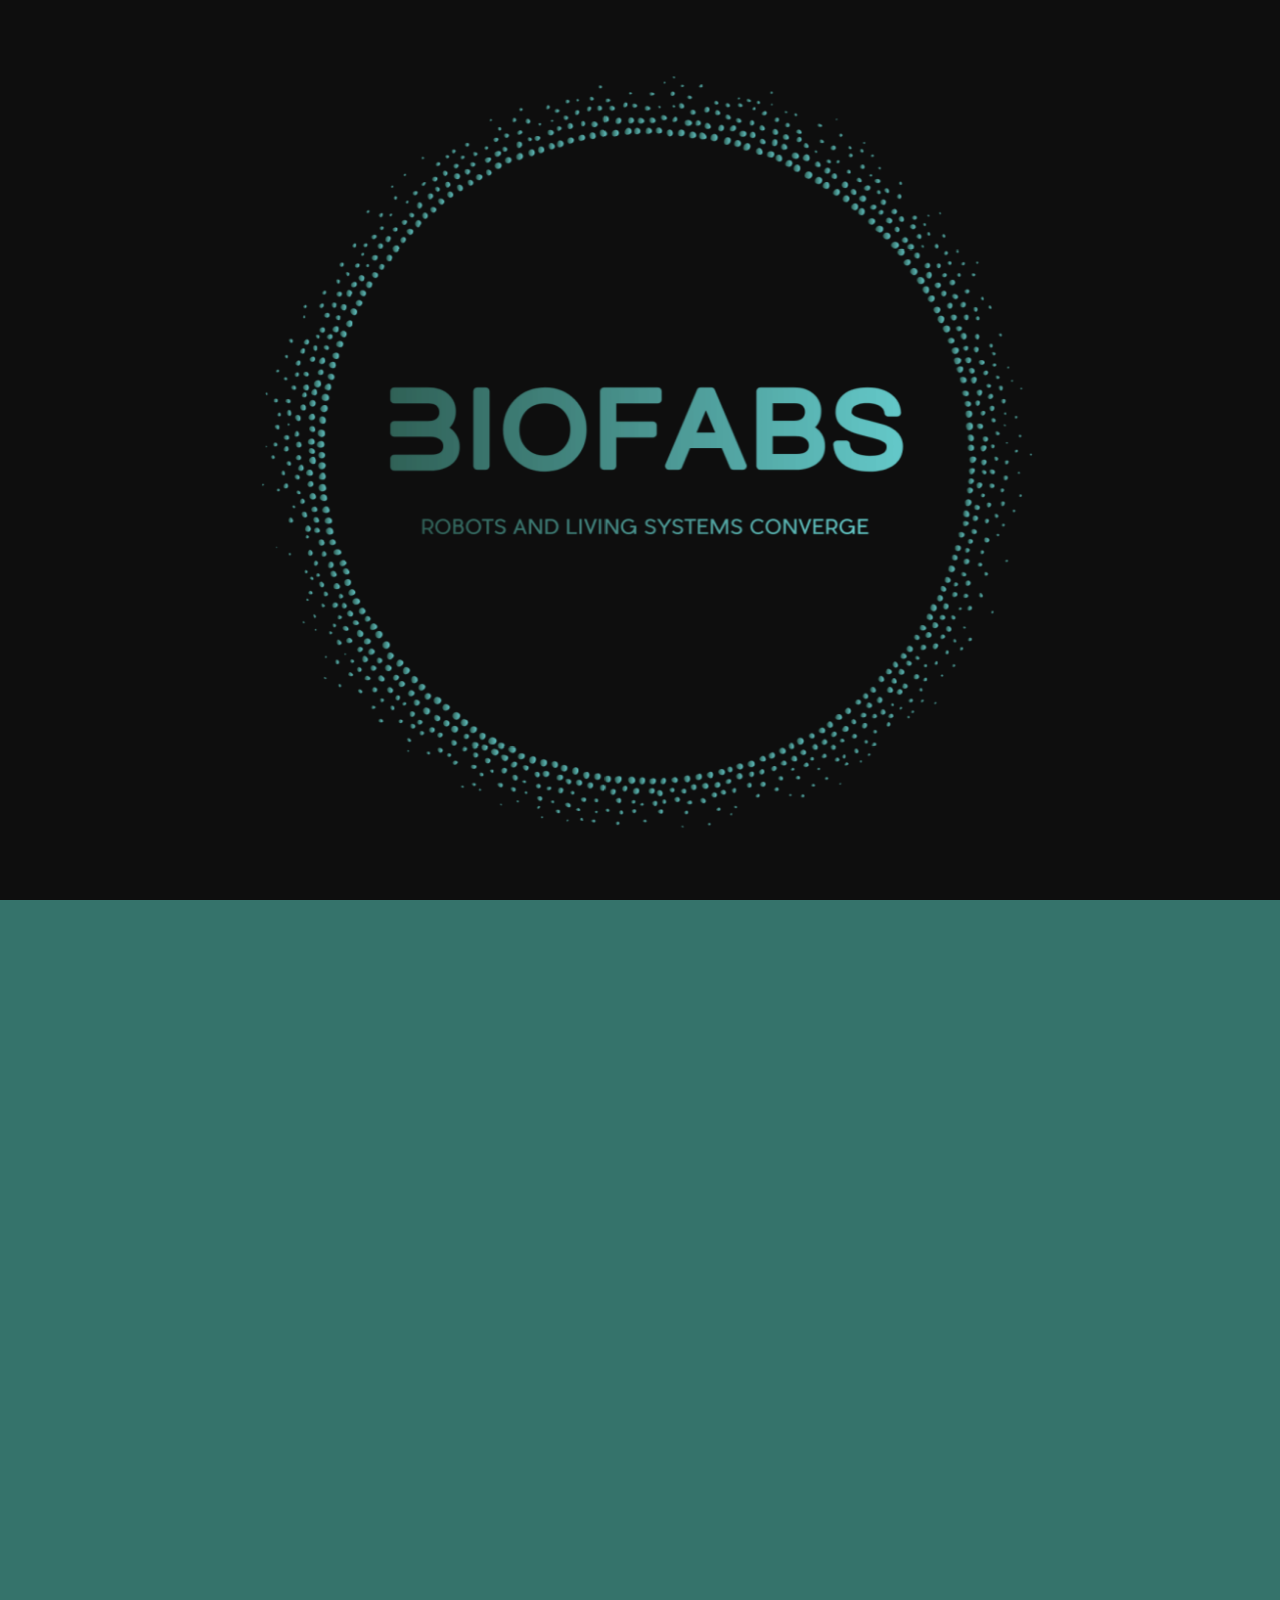
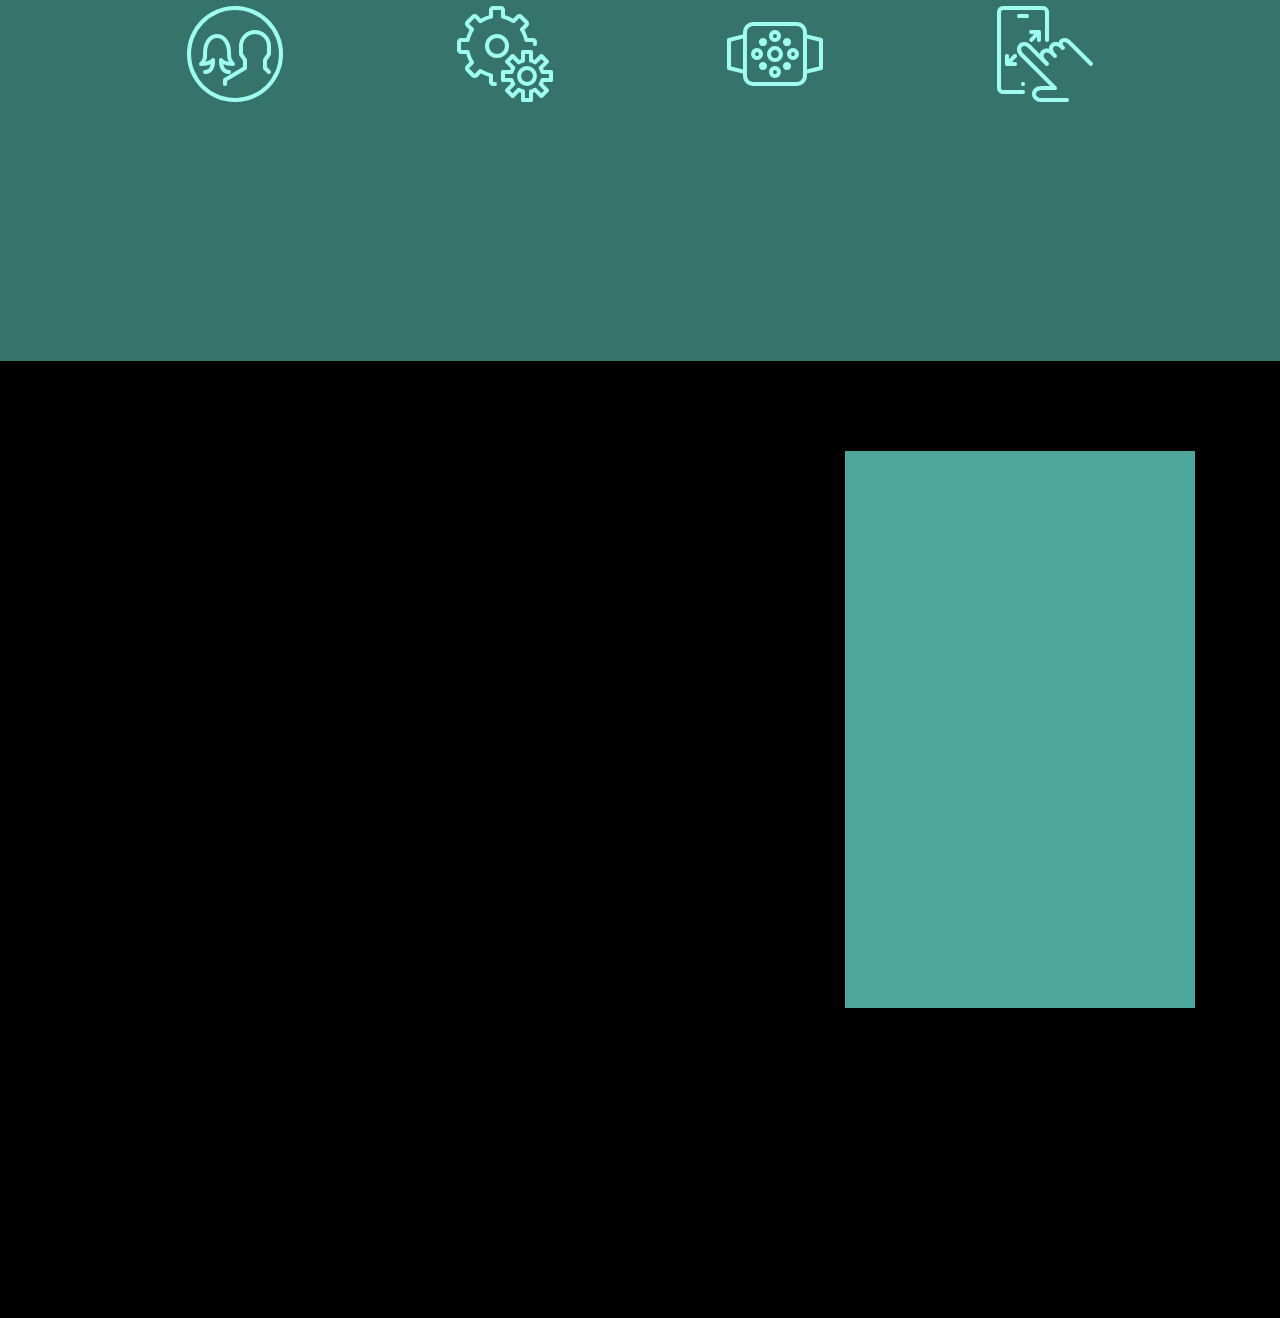
==== index.html @ c199e776 "create github pages" ====
<!DOCTYPE html>
<html >
<head>
  <!-- Site made with Mobirise Website Builder v4.8.1, https://mobirise.com -->
  <meta charset="UTF-8">
  <meta http-equiv="X-UA-Compatible" content="IE=edge">
  <meta name="generator" content="Mobirise v4.8.1, mobirise.com">
  <meta name="viewport" content="width=device-width, initial-scale=1, minimum-scale=1">
  <link rel="shortcut icon" href="assets/images/carlos-profile-128x105.png" type="image/x-icon">
  <meta name="description" content="">
  <title>Home</title>
  <link rel="stylesheet" href="assets/web/assets/mobirise-icons/mobirise-icons.css">
  <link rel="stylesheet" href="assets/tether/tether.min.css">
  <link rel="stylesheet" href="assets/bootstrap/css/bootstrap.min.css">
  <link rel="stylesheet" href="assets/bootstrap/css/bootstrap-grid.min.css">
  <link rel="stylesheet" href="assets/bootstrap/css/bootstrap-reboot.min.css">
  <link rel="stylesheet" href="assets/animatecss/animate.min.css">
  <link rel="stylesheet" href="assets/socicon/css/styles.css">
  <link rel="stylesheet" href="assets/theme/css/style.css">
  <link rel="stylesheet" href="assets/mobirise/css/mbr-additional.css" type="text/css">
  
  
  
</head>
<body>
  <section class="header6 cid-quWn30HTc4 mbr-fullscreen mbr-parallax-background" id="header6-6">

    

    <div class="mbr-overlay" style="opacity: 0.2; background-color: rgb(0, 0, 0);">
    </div>

    <div class="container">
        <div class="row justify-content-md-center">
            <div class="mbr-white col-md-10">
                
                
                
            </div>
        </div>
    </div>

    
</section>

<section class="engine"><a href="https://mobiri.se/v">html templates</a></section><section class="header12 cid-quVLygsBy2" id="header12-2">

    

    

    <div class="container  ">
            <div class="media-container">
                <div class="col-md-12 align-center">
                    <h1 class="mbr-section-title pb-3 mbr-white mbr-bold mbr-fonts-style display-1"><span style="font-weight: normal;">
                        Biology &lt;&gt; Quantified</span></h1>
                    <p class="mbr-text pb-3 mbr-white mbr-fonts-style display-5">BioFabs is a passionate collection of roboticists &amp; bioengineer-entrepreneurs keen on building technology to help accelerate the understanding of complex biological processes &amp; sustainability.<br>BioFabs uses the latest robotics/sensing and machine learning techniques to help quantify experimental outcomes, accelerating the quest for efficacy. <br>Leveraging our life science entrepreneurs - Biofabs can be your 'activation energy', guiding you from:<br><em>proof-of-concept -&gt; minimal viable product -&gt; to product-market fit</em><em><br></em><br></p>
                    

                    <div class="icons-media-container mbr-white">
                        <div class="card col-12 col-md-6 col-lg-3">
                            <div class="icon-block">
                            
                                <span class="mbr-iconfont mbri-users" style="color: rgb(157, 253, 241);"></span>
                            
                            </div>
                            <h5 class="mbr-fonts-style display-4">Applied Bioengineering Principles/ Consultation</h5>
                        </div>

                        <div class="card col-12 col-md-6 col-lg-3">
                            <div class="icon-block">
                                
                                    <span class="mbr-iconfont mbri-setting" style="color: rgb(157, 253, 241);"></span>
                                
                            </div>
                            <h5 class="mbr-fonts-style display-4">Hardware &amp; Software Builds&nbsp;</h5>
                        </div>

                        <div class="card col-12 col-md-6 col-lg-3">
                            <div class="icon-block">
                                
                                    <span class="mbr-iconfont mbri-watch" style="color: rgb(157, 253, 241);"></span>
                                
                            </div>
                            <h5 class="mbr-fonts-style display-4">Biomedical Device &amp; Clinical Diagnostic Robotics/ Sensor Development</h5>
                        </div>

                        <div class="card col-12 col-md-6 col-lg-3">
                            <div class="icon-block">
                                
                                    <span class="mbr-iconfont mbri-touch-swipe" style="color: rgb(157, 253, 241);"></span>
                                
                            </div>
                            <h5 class="mbr-fonts-style display-4">Life Science Business:<br>Product-Market Fit &amp; Go-to-market Strategies</h5>
                        </div>
                    </div>
                </div>
            </div>
    </div>

    
</section>

<section class="cid-quVLEM7nNs" id="header15-3">

    

    

    <div class="container align-right">
<div class="row">
    <div class="mbr-white col-lg-8 col-md-7 content-container">
        <h1 class="mbr-section-title mbr-bold pb-3 mbr-fonts-style display-2"><a href="mailto:info@biofabs.com" class="text-warning" style="font-weight: bold;"></a><a href="mailto:info@biofabs.com">Reach out to</a><br><a href="mailto:info@biofabs.com" class="text-primary">BioFabs:</a><br><a href="mailto:info@biofabs.com" class="text-primary">hello[at]biofabs[dot]com</a><br><span style="font-weight: normal;">-or-</span></h1>
        <p class="mbr-text pb-3 mbr-fonts-style display-5">FILL OUT THIS FORM ▶</p>
    </div>
    <div class="col-lg-4 col-md-5">
    <div class="form-container">
        <div class="media-container-column" data-form-type="formoid">
            <div data-form-alert="" hidden="" class="align-center">Thank you for your contact, we will be in touch shortly.</div>
            <form class="mbr-form" action="https://mobirise.com/" method="post" data-form-title="Mobirise Form"><input type="hidden" name="email" data-form-email="true" value="jJc1VIcLX9hG2M3VZnQ31l3Zec/R1rQH+mb/granTuaD7VN11bCEkMXzUkxH99dv/HzM+L7QCWJUFGx4HwWCUM2w27gjojKfp8/2maX0lwLeQaHM2hpOx4aZJAh79S5Q" data-form-field="Email">
                <div data-for="name">
                    <div class="form-group">
                        <input type="text" class="form-control px-3" name="name" data-form-field="Name" placeholder="[Title, Name : First | Last | Company]" required="" id="name-header15-3">
                    </div>
                </div>
                <div data-for="email">
                    <div class="form-group">
                        <input type="email" class="form-control px-3" name="email" data-form-field="Email" placeholder="[Email]" required="" id="email-header15-3">
                    </div>
                </div>
                <div data-for="phone">
                    <div class="form-group">
                        <input type="tel" class="form-control px-3" name="phone" data-form-field="Phone" placeholder="[+country code | phone number]" id="phone-header15-3">
                    </div>
                </div>
                <div class="form-group" data-for="message">
                    <textarea type="text" class="form-control px-3" name="message" rows="7" placeholder="[message here]" data-form-field="Message" id="message-header15-3"></textarea>
                </div>
                <span class="input-group-btn"><button href="" type="submit" class="btn btn-form btn-warning display-4"><span class="mbri-upload mbr-iconfont mbr-iconfont-btn" style="color: rgb(77, 167, 156);"></span>SEND FORM</button></span>
            </form>
        </div>
    </div>
    </div>
</div>
    </div>
    
</section>

<section once="" class="cid-quWNGWUW6D" id="footer7-d">

    

    

    <div class="container">
        <div class="media-container-row align-center mbr-white">
            
            <div class="row">
                <div class="social-list align-right pb-2">
                    
                    
                    
                    
                    
                    
                <div class="soc-item">
                        <a href="https://twitter.com/biofabs" target="_blank">
                            <span class="mbr-iconfont mbr-iconfont-social socicon-twitter socicon" style="color: rgb(239, 239, 239);"></span>
                        </a>
                    </div></div>
            </div>
            <div class="row row-copirayt">
                <p class="mbr-text mb-0 mbr-fonts-style mbr-white display-7">
                    © Copyright 2019 Biofabs LLC - All Rights Reserved
                </p>
            </div>
        </div>
    </div>
</section>


  <script src="assets/web/assets/jquery/jquery.min.js"></script>
  <script src="assets/popper/popper.min.js"></script>
  <script src="assets/tether/tether.min.js"></script>
  <script src="assets/bootstrap/js/bootstrap.min.js"></script>
  <script src="assets/smoothscroll/smooth-scroll.js"></script>
  <script src="assets/parallax/jarallax.min.js"></script>
  <script src="assets/viewportchecker/jquery.viewportchecker.js"></script>
  <script src="assets/theme/js/script.js"></script>
  <script src="assets/formoid/formoid.min.js"></script>
  
  
 <div id="scrollToTop" class="scrollToTop mbr-arrow-up"><a style="text-align: center;"><i></i></a></div>
    <input name="animation" type="hidden">
  </body>
</html>
---- assets/web/assets/mobirise-icons/mobirise-icons.css ----
@font-face {
  font-family: 'MobiriseIcons';
  src:  url('mobirise-icons.eot?spat4u');
  src:  url('mobirise-icons.eot?spat4u#iefix') format('embedded-opentype'),
    url('mobirise-icons.ttf?spat4u') format('truetype'),
    url('mobirise-icons.woff?spat4u') format('woff'),
    url('mobirise-icons.svg?spat4u#MobiriseIcons') format('svg');
  font-weight: normal;
  font-style: normal;
}

[class^="mbri-"], [class*=" mbri-"] {
  /* use !important to prevent issues with browser extensions that change fonts */
  font-family: MobiriseIcons !important;
  speak: none;
  font-style: normal;
  font-weight: normal;
  font-variant: normal;
  text-transform: none;
  line-height: 1;

  /* Better Font Rendering =========== */
  -webkit-font-smoothing: antialiased;
  -moz-osx-font-smoothing: grayscale;
}

.mbri-add-submenu:before {
  content: "\e900";
}
.mbri-alert:before {
  content: "\e901";
}
.mbri-align-center:before {
  content: "\e902";
}
.mbri-align-justify:before {
  content: "\e903";
}
.mbri-align-left:before {
  content: "\e904";
}
.mbri-align-right:before {
  content: "\e905";
}
.mbri-android:before {
  content: "\e906";
}
.mbri-apple:before {
  content: "\e907";
}
.mbri-arrow-down:before {
  content: "\e908";
}
.mbri-arrow-next:before {
  content: "\e909";
}
.mbri-arrow-prev:before {
  content: "\e90a";
}
.mbri-arrow-up:before {
  content: "\e90b";
}
.mbri-bold:before {
  content: "\e90c";
}
.mbri-bookmark:before {
  content: "\e90d";
}
.mbri-bootstrap:before {
  content: "\e90e";
}
.mbri-briefcase:before {
  content: "\e90f";
}
.mbri-browse:before {
  content: "\e910";
}
.mbri-bulleted-list:before {
  content: "\e911";
}
.mbri-calendar:before {
  content: "\e912";
}
.mbri-camera:before {
  content: "\e913";
}
.mbri-cart-add:before {
  content: "\e914";
}
.mbri-cart-full:before {
  content: "\e915";
}
.mbri-cash:before {
  content: "\e916";
}
.mbri-change-style:before {
  content: "\e917";
}
.mbri-chat:before {
  content: "\e918";
}
.mbri-clock:before {
  content: "\e919";
}
.mbri-close:before {
  content: "\e91a";
}
.mbri-cloud:before {
  content: "\e91b";
}
.mbri-code:before {
  content: "\e91c";
}
.mbri-contact-form:before {
  content: "\e91d";
}
.mbri-credit-card:before {
  content: "\e91e";
}
.mbri-cursor-click:before {
  content: "\e91f";
}
.mbri-cust-feedback:before {
  content: "\e920";
}
.mbri-database:before {
  content: "\e921";
}
.mbri-delivery:before {
  content: "\e922";
}
.mbri-desktop:before {
  content: "\e923";
}
.mbri-devices:before {
  content: "\e924";
}
.mbri-down:before {
  content: "\e925";
}
.mbri-download:before {
  content: "\e989";
}
.mbri-drag-n-drop:before {
  content: "\e927";
}
.mbri-drag-n-drop2:before {
  content: "\e928";
}
.mbri-edit:before {
  content: "\e929";
}
.mbri-edit2:before {
  content: "\e92a";
}
.mbri-error:before {
  content: "\e92b";
}
.mbri-extension:before {
  content: "\e92c";
}
.mbri-features:before {
  content: "\e92d";
}
.mbri-file:before {
  content: "\e92e";
}
.mbri-flag:before {
  content: "\e92f";
}
.mbri-folder:before {
  content: "\e930";
}
.mbri-gift:before {
  content: "\e931";
}
.mbri-github:before {
  content: "\e932";
}
.mbri-globe:before {
  content: "\e933";
}
.mbri-globe-2:before {
  content: "\e934";
}
.mbri-growing-chart:before {
  content: "\e935";
}
.mbri-hearth:before {
  content: "\e936";
}
.mbri-help:before {
  content: "\e937";
}
.mbri-home:before {
  content: "\e938";
}
.mbri-hot-cup:before {
  content: "\e939";
}
.mbri-idea:before {
  content: "\e93a";
}
.mbri-image-gallery:before {
  content: "\e93b";
}
.mbri-image-slider:before {
  content: "\e93c";
}
.mbri-info:before {
  content: "\e93d";
}
.mbri-italic:before {
  content: "\e93e";
}
.mbri-key:before {
  content: "\e93f";
}
.mbri-laptop:before {
  content: "\e940";
}
.mbri-layers:before {
  content: "\e941";
}
.mbri-left-right:before {
  content: "\e942";
}
.mbri-left:before {
  content: "\e943";
}
.mbri-letter:before {
  content: "\e944";
}
.mbri-like:before {
  content: "\e945";
}
.mbri-link:before {
  content: "\e946";
}
.mbri-lock:before {
  content: "\e947";
}
.mbri-login:before {
  content: "\e948";
}
.mbri-logout:before {
  content: "\e949";
}
.mbri-magic-stick:before {
  content: "\e94a";
}
.mbri-map-pin:before {
  content: "\e94b";
}
.mbri-menu:before {
  content: "\e94c";
}
.mbri-mobile:before {
  content: "\e94d";
}
.mbri-mobile2:before {
  content: "\e94e";
}
.mbri-mobirise:before {
  content: "\e94f";
}
.mbri-more-horizontal:before {
  content: "\e950";
}
.mbri-more-vertical:before {
  content: "\e951";
}
.mbri-music:before {
  content: "\e952";
}
.mbri-new-file:before {
  content: "\e953";
}
.mbri-numbered-list:before {
  content: "\e954";
}
.mbri-opened-folder:before {
  content: "\e955";
}
.mbri-pages:before {
  content: "\e956";
}
.mbri-paper-plane:before {
  content: "\e957";
}
.mbri-paperclip:before {
  content: "\e958";
}
.mbri-photo:before {
  content: "\e959";
}
.mbri-photos:before {
  content: "\e95a";
}
.mbri-pin:before {
  content: "\e95b";
}
.mbri-play:before {
  content: "\e95c";
}
.mbri-plus:before {
  content: "\e95d";
}
.mbri-preview:before {
  content: "\e95e";
}
.mbri-print:before {
  content: "\e95f";
}
.mbri-protect:before {
  content: "\e960";
}
.mbri-question:before {
  content: "\e961";
}
.mbri-quote-left:before {
  content: "\e962";
}
.mbri-quote-right:before {
  content: "\e963";
}
.mbri-refresh:before {
  content: "\e964";
}
.mbri-responsive:before {
  content: "\e965";
}
.mbri-right:before {
  content: "\e966";
}
.mbri-rocket:before {
  content: "\e967";
}
.mbri-sad-face:before {
  content: "\e968";
}
.mbri-sale:before {
  content: "\e969";
}
.mbri-save:before {
  content: "\e96a";
}
.mbri-search:before {
  content: "\e96b";
}
.mbri-setting:before {
  content: "\e96c";
}
.mbri-setting2:before {
  content: "\e96d";
}
.mbri-setting3:before {
  content: "\e96e";
}
.mbri-share:before {
  content: "\e96f";
}
.mbri-shopping-bag:before {
  content: "\e970";
}
.mbri-shopping-basket:before {
  content: "\e971";
}
.mbri-shopping-cart:before {
  content: "\e972";
}
.mbri-sites:before {
  content: "\e973";
}
.mbri-smile-face:before {
  content: "\e974";
}
.mbri-speed:before {
  content: "\e975";
}
.mbri-star:before {
  content: "\e976";
}
.mbri-success:before {
  content: "\e977";
}
.mbri-sun:before {
  content: "\e978";
}
.mbri-sun2:before {
  content: "\e979";
}
.mbri-tablet:before {
  content: "\e97a";
}
.mbri-tablet-vertical:before {
  content: "\e97b";
}
.mbri-target:before {
  content: "\e97c";
}
.mbri-timer:before {
  content: "\e97d";
}
.mbri-to-ftp:before {
  content: "\e97e";
}
.mbri-to-local-drive:before {
  content: "\e97f";
}
.mbri-touch-swipe:before {
  content: "\e980";
}
.mbri-touch:before {
  content: "\e981";
}
.mbri-trash:before {
  content: "\e982";
}
.mbri-underline:before {
  content: "\e983";
}
.mbri-unlink:before {
  content: "\e984";
}
.mbri-unlock:before {
  content: "\e985";
}
.mbri-up-down:before {
  content: "\e986";
}
.mbri-up:before {
  content: "\e987";
}
.mbri-update:before {
  content: "\e988";
}
.mbri-upload:before {
 content: "\e926"; 
}
.mbri-user:before {
  content: "\e98a";
}
.mbri-user2:before {
  content: "\e98b";
}
.mbri-users:before {
  content: "\e98c";
}
.mbri-video:before {
  content: "\e98d";
}
.mbri-video-play:before {
  content: "\e98e";
}
.mbri-watch:before {
  content: "\e98f";
}
.mbri-website-theme:before {
  content: "\e990";
}
.mbri-wifi:before {
  content: "\e991";
}
.mbri-windows:before {
  content: "\e992";
}
.mbri-zoom-out:before {
  content: "\e993";
}
.mbri-redo:before {
  content: "\e994";
}
.mbri-undo:before {
  content: "\e995";
}
---- assets/socicon/css/styles.css ----
@charset "UTF-8";

@font-face {
  font-family: "socicon";
  src:url("../fonts/socicon.eot");
  src:url("../fonts/socicon.eot?#iefix") format("embedded-opentype"),
    url("../fonts/socicon.woff") format("woff"),
    url("../fonts/socicon.ttf") format("truetype"),
    url("../fonts/socicon.svg#socicon") format("svg");
  font-weight: normal;
  font-style: normal;

}

[data-icon]:before {
  font-family: "socicon" !important;
  content: attr(data-icon);
  font-style: normal !important;
  font-weight: normal !important;
  font-variant: normal !important;
  text-transform: none !important;
  speak: none;
  line-height: 1;
  -webkit-font-smoothing: antialiased;
  -moz-osx-font-smoothing: grayscale;
}

[class^="socicon-"]:before,
[class*=" socicon-"]:before {
  font-family: "socicon" !important;
  font-style: normal !important;
  font-weight: normal !important;
  font-variant: normal !important;
  text-transform: none !important;
  speak: none;
  line-height: 1;
  -webkit-font-smoothing: antialiased;
  -moz-osx-font-smoothing: grayscale;
}

.socicon-modelmayhem:before {
  content: "\e000";
}
.socicon-mixcloud:before {
  content: "\e001";
}
.socicon-drupal:before {
  content: "\e002";
}
.socicon-swarm:before {
  content: "\e003";
}
.socicon-istock:before {
  content: "\e004";
}
.socicon-yammer:before {
  content: "\e005";
}
.socicon-ello:before {
  content: "\e006";
}
.socicon-stackoverflow:before {
  content: "\e007";
}
.socicon-persona:before {
  content: "\e008";
}
.socicon-triplej:before {
  content: "\e009";
}
.socicon-houzz:before {
  content: "\e00a";
}
.socicon-rss:before {
  content: "\e00b";
}
.socicon-paypal:before {
  content: "\e00c";
}
.socicon-odnoklassniki:before {
  content: "\e00d";
}
.socicon-airbnb:before {
  content: "\e00e";
}
.socicon-periscope:before {
  content: "\e00f";
}
.socicon-outlook:before {
  content: "\e010";
}
.socicon-coderwall:before {
  content: "\e011";
}
.socicon-tripadvisor:before {
  content: "\e012";
}
.socicon-appnet:before {
  content: "\e013";
}
.socicon-goodreads:before {
  content: "\e014";
}
.socicon-tripit:before {
  content: "\e015";
}
.socicon-lanyrd:before {
  content: "\e016";
}
.socicon-slideshare:before {
  content: "\e017";
}
.socicon-buffer:before {
  content: "\e018";
}
.socicon-disqus:before {
  content: "\e019";
}
.socicon-vkontakte:before {
  content: "\e01a";
}
.socicon-whatsapp:before {
  content: "\e01b";
}
.socicon-patreon:before {
  content: "\e01c";
}
.socicon-storehouse:before {
  content: "\e01d";
}
.socicon-pocket:before {
  content: "\e01e";
}
.socicon-mail:before {
  content: "\e01f";
}
.socicon-blogger:before {
  content: "\e020";
}
.socicon-technorati:before {
  content: "\e021";
}
.socicon-reddit:before {
  content: "\e022";
}
.socicon-dribbble:before {
  content: "\e023";
}
.socicon-stumbleupon:before {
  content: "\e024";
}
.socicon-digg:before {
  content: "\e025";
}
.socicon-envato:before {
  content: "\e026";
}
.socicon-behance:before {
  content: "\e027";
}
.socicon-delicious:before {
  content: "\e028";
}
.socicon-deviantart:before {
  content: "\e029";
}
.socicon-forrst:before {
  content: "\e02a";
}
.socicon-play:before {
  content: "\e02b";
}
.socicon-zerply:before {
  content: "\e02c";
}
.socicon-wikipedia:before {
  content: "\e02d";
}
.socicon-apple:before {
  content: "\e02e";
}
.socicon-flattr:before {
  content: "\e02f";
}
.socicon-github:before {
  content: "\e030";
}
.socicon-renren:before {
  content: "\e031";
}
.socicon-friendfeed:before {
  content: "\e032";
}
.socicon-newsvine:before {
  content: "\e033";
}
.socicon-identica:before {
  content: "\e034";
}
.socicon-bebo:before {
  content: "\e035";
}
.socicon-zynga:before {
  content: "\e036";
}
.socicon-steam:before {
  content: "\e037";
}
.socicon-xbox:before {
  content: "\e038";
}
.socicon-windows:before {
  content: "\e039";
}
.socicon-qq:before {
  content: "\e03a";
}
.socicon-douban:before {
  content: "\e03b";
}
.socicon-meetup:before {
  content: "\e03c";
}
.socicon-playstation:before {
  content: "\e03d";
}
.socicon-android:before {
  content: "\e03e";
}
.socicon-snapchat:before {
  content: "\e03f";
}
.socicon-twitter:before {
  content: "\e040";
}
.socicon-facebook:before {
  content: "\e041";
}
.socicon-googleplus:before {
  content: "\e042";
}
.socicon-pinterest:before {
  content: "\e043";
}
.socicon-foursquare:before {
  content: "\e044";
}
.socicon-yahoo:before {
  content: "\e045";
}
.socicon-skype:before {
  content: "\e046";
}
.socicon-yelp:before {
  content: "\e047";
}
.socicon-feedburner:before {
  content: "\e048";
}
.socicon-linkedin:before {
  content: "\e049";
}
.socicon-viadeo:before {
  content: "\e04a";
}
.socicon-xing:before {
  content: "\e04b";
}
.socicon-myspace:before {
  content: "\e04c";
}
.socicon-soundcloud:before {
  content: "\e04d";
}
.socicon-spotify:before {
  content: "\e04e";
}
.socicon-grooveshark:before {
  content: "\e04f";
}
.socicon-lastfm:before {
  content: "\e050";
}
.socicon-youtube:before {
  content: "\e051";
}
.socicon-vimeo:before {
  content: "\e052";
}
.socicon-dailymotion:before {
  content: "\e053";
}
.socicon-vine:before {
  content: "\e054";
}
.socicon-flickr:before {
  content: "\e055";
}
.socicon-500px:before {
  content: "\e056";
}
.socicon-wordpress:before {
  content: "\e058";
}
.socicon-tumblr:before {
  content: "\e059";
}
.socicon-twitch:before {
  content: "\e05a";
}
.socicon-8tracks:before {
  content: "\e05b";
}
.socicon-amazon:before {
  content: "\e05c";
}
.socicon-icq:before {
  content: "\e05d";
}
.socicon-smugmug:before {
  content: "\e05e";
}
.socicon-ravelry:before {
  content: "\e05f";
}
.socicon-weibo:before {
  content: "\e060";
}
.socicon-baidu:before {
  content: "\e061";
}
.socicon-angellist:before {
  content: "\e062";
}
.socicon-ebay:before {
  content: "\e063";
}
.socicon-imdb:before {
  content: "\e064";
}
.socicon-stayfriends:before {
  content: "\e065";
}
.socicon-residentadvisor:before {
  content: "\e066";
}
.socicon-google:before {
  content: "\e067";
}
.socicon-yandex:before {
  content: "\e068";
}
.socicon-sharethis:before {
  content: "\e069";
}
.socicon-bandcamp:before {
  content: "\e06a";
}
.socicon-itunes:before {
  content: "\e06b";
}
.socicon-deezer:before {
  content: "\e06c";
}
.socicon-telegram:before {
  content: "\e06e";
}
.socicon-openid:before {
  content: "\e06f";
}
.socicon-amplement:before {
  content: "\e070";
}
.socicon-viber:before {
  content: "\e071";
}
.socicon-zomato:before {
  content: "\e072";
}
.socicon-draugiem:before {
  content: "\e074";
}
.socicon-endomodo:before {
  content: "\e075";
}
.socicon-filmweb:before {
  content: "\e076";
}
.socicon-stackexchange:before {
  content: "\e077";
}
.socicon-wykop:before {
  content: "\e078";
}
.socicon-teamspeak:before {
  content: "\e079";
}
.socicon-teamviewer:before {
  content: "\e07a";
}
.socicon-ventrilo:before {
  content: "\e07b";
}
.socicon-younow:before {
  content: "\e07c";
}
.socicon-raidcall:before {
  content: "\e07d";
}
.socicon-mumble:before {
  content: "\e07e";
}
.socicon-medium:before {
  content: "\e06d";
}
.socicon-bebee:before {
  content: "\e07f";
}
.socicon-hitbox:before {
  content: "\e080";
}
.socicon-reverbnation:before {
  content: "\e081";
}
.socicon-formulr:before {
  content: "\e082";
}
.socicon-instagram:before {
  content: "\e057";
}
.socicon-battlenet:before {
  content: "\e083";
}
.socicon-chrome:before {
  content: "\e084";
}
.socicon-discord:before {
  content: "\e086";
}
.socicon-issuu:before {
  content: "\e087";
}
.socicon-macos:before {
  content: "\e088";
}
.socicon-firefox:before {
  content: "\e089";
}
.socicon-opera:before {
  content: "\e08d";
}
.socicon-keybase:before {
  content: "\e090";
}
.socicon-alliance:before {
  content: "\e091";
}
.socicon-livejournal:before {
  content: "\e092";
}
.socicon-googlephotos:before {
  content: "\e093";
}
.socicon-horde:before {
  content: "\e094";
}
.socicon-etsy:before {
  content: "\e095";
}
.socicon-zapier:before {
  content: "\e096";
}
.socicon-google-scholar:before {
  content: "\e097";
}
.socicon-researchgate:before {
  content: "\e098";
}
.socicon-wechat:before {
  content: "\e099";
}
.socicon-strava:before {
  content: "\e09a";
}
.socicon-line:before {
  content: "\e09b";
}
.socicon-lyft:before {
  content: "\e09c";
}
.socicon-uber:before {
  content: "\e09d";
}
.socicon-songkick:before {
  content: "\e09e";
}
.socicon-viewbug:before {
  content: "\e09f";
}
.socicon-googlegroups:before {
  content: "\e0a0";
}
.socicon-quora:before {
  content: "\e073";
}
.socicon-diablo:before {
  content: "\e085";
}
.socicon-blizzard:before {
  content: "\e0a1";
}
.socicon-hearthstone:before {
  content: "\e08b";
}
.socicon-heroes:before {
  content: "\e08a";
}
.socicon-overwatch:before {
  content: "\e08c";
}
.socicon-warcraft:before {
  content: "\e08e";
}
.socicon-starcraft:before {
  content: "\e08f";
}
.socicon-beam:before {
  content: "\e0a2";
}
.socicon-curse:before {
  content: "\e0a3";
}
.socicon-player:before {
  content: "\e0a4";
}
.socicon-streamjar:before {
  content: "\e0a5";
}
.socicon-nintendo:before {
  content: "\e0a6";
}
.socicon-hellocoton:before {
  content: "\e0a7";
}
---- assets/theme/css/style.css ----
/*!
 * Mobirise v4 theme (https://mobirise.com/)
 * Copyright 2017 Mobirise
 */
section {
  background-color: #eeeeee; }

section,
.container,
.container-fluid {
  position: relative;
  word-wrap: break-word; }

a.mbr-iconfont:hover {
  text-decoration: none; }

.article .lead p, .article .lead ul, .article .lead ol, .article .lead pre, .article .lead blockquote {
  margin-bottom: 0; }

a {
  font-style: normal;
  font-weight: 400;
  cursor: pointer; }
  a, a:hover {
    text-decoration: none; }

figure {
  margin-bottom: 0; }

body {
  color: #232323; }

h1, h2, h3, h4, h5, h6,
.h1, .h2, .h3, .h4, .h5, .h6,
.display-1, .display-2, .display-3, .display-4 {
  line-height: 1;
  word-break: break-word;
  word-wrap: break-word; }

b, strong {
  font-weight: bold; }

blockquote {
  padding: 10px 0 10px 20px;
  position: relative;
  border-left: 2px solid;
  border-color: #ff3366; }

input:-webkit-autofill, input:-webkit-autofill:hover, input:-webkit-autofill:focus, input:-webkit-autofill:active {
  transition-delay: 9999s;
  transition-property: background-color, color; }

textarea[type="hidden"] {
  display: none; }

body {
  position: relative; }

section {
  background-position: 50% 50%;
  background-repeat: no-repeat;
  background-size: cover; }
  section .mbr-background-video,
  section .mbr-background-video-preview {
    position: absolute;
    bottom: 0;
    left: 0;
    right: 0;
    top: 0; }

.hidden {
  visibility: hidden; }

.mbr-z-index20 {
  z-index: 20; }

/*! Base colors */
.mbr-white {
  color: #ffffff; }

.mbr-black {
  color: #000000; }

.mbr-bg-white {
  background-color: #ffffff; }

.mbr-bg-black {
  background-color: #000000; }

/*! Text-aligns */
.align-left {
  text-align: left; }

.align-center {
  text-align: center; }

.align-right {
  text-align: right; }

@media (max-width: 767px) {
  .align-left, .align-center, .align-right, .mbr-section-btn, .mbr-section-title {
    text-align: center; } }
/*! Font-weight  */
.mbr-light {
  font-weight: 300; }

.mbr-regular {
  font-weight: 400; }

.mbr-semibold {
  font-weight: 500; }

.mbr-bold {
  font-weight: 700; }

/*! Media  */
.media-size-item {
  -webkit-flex: 1 1 auto;
  -moz-flex: 1 1 auto;
  -ms-flex: 1 1 auto;
  -o-flex: 1 1 auto;
  flex: 1 1 auto; }

.media-content {
  -webkit-flex-basis: 100%;
  flex-basis: 100%; }

.media-container-row {
  display: -ms-flexbox;
  display: -webkit-flex;
  display: flex;
  -webkit-flex-direction: row;
  -ms-flex-direction: row;
  flex-direction: row;
  -webkit-flex-wrap: wrap;
  -ms-flex-wrap: wrap;
  flex-wrap: wrap;
  -webkit-justify-content: center;
  -ms-flex-pack: center;
  justify-content: center;
  -webkit-align-content: center;
  -ms-flex-line-pack: center;
  align-content: center;
  -webkit-align-items: start;
  -ms-flex-align: start;
  align-items: start; }
  .media-container-row .media-size-item {
    width: 400px; }

.media-container-column {
  display: -ms-flexbox;
  display: -webkit-flex;
  display: flex;
  -webkit-flex-direction: column;
  -ms-flex-direction: column;
  flex-direction: column;
  -webkit-flex-wrap: wrap;
  -ms-flex-wrap: wrap;
  flex-wrap: wrap;
  -webkit-justify-content: center;
  -ms-flex-pack: center;
  justify-content: center;
  -webkit-align-content: center;
  -ms-flex-line-pack: center;
  align-content: center;
  -webkit-align-items: stretch;
  -ms-flex-align: stretch;
  align-items: stretch; }
  .media-container-column > * {
    width: 100%; }

@media (min-width: 992px) {
  .media-container-row {
    -webkit-flex-wrap: nowrap;
    -ms-flex-wrap: nowrap;
    flex-wrap: nowrap; } }
figure {
  overflow: hidden; }

figure[mbr-media-size] {
  transition: width 0.1s; }

.mbr-figure img, .mbr-figure iframe {
  display: block;
  width: 100%; }

.card {
  background-color: transparent;
  border: none; }

.card-img {
  text-align: center;
  flex-shrink: 0; }

.media {
  max-width: 100%;
  margin: 0 auto; }

.mbr-figure {
  -ms-flex-item-align: center;
  -ms-grid-row-align: center;
  -webkit-align-self: center;
  align-self: center; }

.media-container > div {
  max-width: 100%; }

.mbr-figure img, .card-img img {
  width: 100%; }

@media (max-width: 991px) {
  .media-size-item {
    width: auto !important; }

  .media {
    width: auto; }

  .mbr-figure {
    width: 100% !important; } }
/*! Buttons */
.mbr-section-btn {
  margin-left: -.25rem;
  margin-right: -.25rem;
  font-size: 0; }

nav .mbr-section-btn {
  margin-left: 0rem;
  margin-right: 0rem; }

/*! Btn icon margin */
.btn .mbr-iconfont, .btn.btn-sm .mbr-iconfont {
  cursor: pointer;
  margin-right: 0.5rem; }

.btn.btn-md .mbr-iconfont, .btn.btn-md .mbr-iconfont {
  margin-right: 0.8rem; }

.mbr-regular {
  font-weight: 400; }

.mbr-semibold {
  font-weight: 500; }

.mbr-bold {
  font-weight: 700; }

[type="submit"] {
  -webkit-appearance: none; }

/*! Full-screen */
.mbr-fullscreen .mbr-overlay {
  min-height: 100vh; }

.mbr-fullscreen {
  display: flex;
  display: -webkit-flex;
  display: -moz-flex;
  display: -ms-flex;
  display: -o-flex;
  align-items: center;
  -webkit-align-items: center;
  min-height: 100vh;
  padding-top: 3rem;
  padding-bottom: 3rem; }

/*! Map */
.map {
  height: 25rem;
  position: relative; }
  .map iframe {
    width: 100%;
    height: 100%; }

/* Form */
.form-asterisk {
  font-family: initial;
  position: absolute;
  top: -2px;
  font-weight: normal; }

/*! Scroll to top arrow */
.mbr-arrow-up {
  bottom: 25px;
  right: 90px;
  position: fixed;
  text-align: right;
  z-index: 5000;
  color: #ffffff;
  font-size: 32px;
  transform: rotate(180deg);
  -webkit-transform: rotate(180deg); }

.mbr-arrow-up a {
  background: rgba(0, 0, 0, 0.2);
  border-radius: 3px;
  color: #fff;
  display: inline-block;
  height: 60px;
  width: 60px;
  outline-style: none !important;
  position: relative;
  text-decoration: none;
  transition: all .3s ease-in-out;
  cursor: pointer;
  text-align: center; }
  .mbr-arrow-up a:hover {
    background-color: rgba(0, 0, 0, 0.4); }
  .mbr-arrow-up a i {
    line-height: 60px; }

.mbr-arrow-up-icon {
  display: block;
  color: #fff; }

.mbr-arrow-up-icon::before {
  content: "\203a";
  display: inline-block;
  font-family: serif;
  font-size: 32px;
  line-height: 1;
  font-style: normal;
  position: relative;
  top: 6px;
  left: -4px;
  -webkit-transform: rotate(-90deg);
  transform: rotate(-90deg); }

/*! Arrow Down */
.mbr-arrow {
  position: absolute;
  bottom: 45px;
  left: 50%;
  width: 60px;
  height: 60px;
  cursor: pointer;
  background-color: rgba(80, 80, 80, 0.5);
  border-radius: 50%;
  -webkit-transform: translateX(-50%);
  transform: translateX(-50%); }
  .mbr-arrow > a {
    display: inline-block;
    text-decoration: none;
    outline-style: none;
    -webkit-animation: arrowdown 1.7s ease-in-out infinite;
    animation: arrowdown 1.7s ease-in-out infinite; }
    .mbr-arrow > a > i {
      position: absolute;
      top: -2px;
      left: 15px;
      font-size: 2rem; }

@keyframes arrowdown {
  0% {
    transform: translateY(0px);
    -webkit-transform: translateY(0px); }
  50% {
    transform: translateY(-5px);
    -webkit-transform: translateY(-5px); }
  100% {
    transform: translateY(0px);
    -webkit-transform: translateY(0px); } }
@-webkit-keyframes arrowdown {
  0% {
    transform: translateY(0px);
    -webkit-transform: translateY(0px); }
  50% {
    transform: translateY(-5px);
    -webkit-transform: translateY(-5px); }
  100% {
    transform: translateY(0px);
    -webkit-transform: translateY(0px); } }
@media (max-width: 500px) {
  .mbr-arrow-up {
    left: 50%;
    right: auto;
    transform: translateX(-50%) rotate(180deg);
    -webkit-transform: translateX(-50%) rotate(180deg); } }
/*Gradients animation*/
@keyframes gradient-animation {
  from {
    background-position: 0% 100%;
    animation-timing-function: ease-in-out; }
  to {
    background-position: 100% 0%;
    animation-timing-function: ease-in-out; } }
@-webkit-keyframes gradient-animation {
  from {
    background-position: 0% 100%;
    animation-timing-function: ease-in-out; }
  to {
    background-position: 100% 0%;
    animation-timing-function: ease-in-out; } }
.bg-gradient {
  background-size: 200% 200%;
  animation: gradient-animation 5s infinite alternate;
  -webkit-animation: gradient-animation 5s infinite alternate; }

.menu .navbar-brand {
  display: -webkit-flex; }
  .menu .navbar-brand span {
    display: flex;
    display: -webkit-flex; }
  .menu .navbar-brand .navbar-caption-wrap {
    display: -webkit-flex; }
  .menu .navbar-brand .navbar-logo img {
    display: -webkit-flex; }
@media (min-width: 768px) and (max-width: 991px) {
  .menu .navbar-toggleable-sm .navbar-nav {
    display: -webkit-box;
    display: -webkit-flex;
    display: -ms-flexbox; } }
@media (min-width: 992px) {
  .menu .navbar-nav.nav-dropdown {
    display: -webkit-flex; }
  .menu .navbar-toggleable-sm .navbar-collapse {
    display: -webkit-flex !important; } }

/*# sourceMappingURL=style.css.map */
.engine {
	position: absolute;
	text-indent: -2400px;
	text-align: center;
	padding: 0;
	top: 0;
	left: -2400px;
}
---- assets/mobirise/css/mbr-additional.css ----
@import url(https://fonts.googleapis.com/css?family=Rubik:300,300i,400,400i,500,500i,700,700i,900,900i);





body {
  font-style: normal;
  line-height: 1.5;
}
.mbr-section-title {
  font-style: normal;
  line-height: 1.2;
}
.mbr-section-subtitle {
  line-height: 1.3;
}
.mbr-text {
  font-style: normal;
  line-height: 1.6;
}
.display-1 {
  font-family: 'Rubik', sans-serif;
  font-size: 4.25rem;
}
.display-1 > .mbr-iconfont {
  font-size: 6.8rem;
}
.display-2 {
  font-family: 'Rubik', sans-serif;
  font-size: 3rem;
}
.display-2 > .mbr-iconfont {
  font-size: 4.8rem;
}
.display-4 {
  font-family: 'Rubik', sans-serif;
  font-size: 1.5rem;
}
.display-4 > .mbr-iconfont {
  font-size: 2.4rem;
}
.display-5 {
  font-family: 'Rubik', sans-serif;
  font-size: 1.8rem;
}
.display-5 > .mbr-iconfont {
  font-size: 2.88rem;
}
.display-7 {
  font-family: 'Rubik', sans-serif;
  font-size: 1rem;
}
.display-7 > .mbr-iconfont {
  font-size: 1.6rem;
}
/* ---- Fluid typography for mobile devices ---- */
/* 1.4 - font scale ratio ( bootstrap == 1.42857 ) */
/* 100vw - current viewport width */
/* (48 - 20)  48 == 48rem == 768px, 20 == 20rem == 320px(minimal supported viewport) */
/* 0.65 - min scale variable, may vary */
@media (max-width: 768px) {
  .display-1 {
    font-size: 3.4rem;
    font-size: calc( 2.1374999999999997rem + (4.25 - 2.1374999999999997) * ((100vw - 20rem) / (48 - 20)));
    line-height: calc( 1.4 * (2.1374999999999997rem + (4.25 - 2.1374999999999997) * ((100vw - 20rem) / (48 - 20))));
  }
  .display-2 {
    font-size: 2.4rem;
    font-size: calc( 1.7rem + (3 - 1.7) * ((100vw - 20rem) / (48 - 20)));
    line-height: calc( 1.4 * (1.7rem + (3 - 1.7) * ((100vw - 20rem) / (48 - 20))));
  }
  .display-4 {
    font-size: 1.2rem;
    font-size: calc( 1.175rem + (1.5 - 1.175) * ((100vw - 20rem) / (48 - 20)));
    line-height: calc( 1.4 * (1.175rem + (1.5 - 1.175) * ((100vw - 20rem) / (48 - 20))));
  }
  .display-5 {
    font-size: 1.44rem;
    font-size: calc( 1.28rem + (1.8 - 1.28) * ((100vw - 20rem) / (48 - 20)));
    line-height: calc( 1.4 * (1.28rem + (1.8 - 1.28) * ((100vw - 20rem) / (48 - 20))));
  }
}
/* Buttons */
.btn {
  font-weight: 500;
  border-width: 2px;
  font-style: normal;
  letter-spacing: 1px;
  margin: .4rem .8rem;
  white-space: normal;
  -webkit-transition: all 0.3s ease-in-out;
  -moz-transition: all 0.3s ease-in-out;
  transition: all 0.3s ease-in-out;
  padding: 1rem 3rem;
  border-radius: 3px;
  display: inline-flex;
  align-items: center;
  justify-content: center;
  word-break: break-word;
}
.btn-sm {
  font-weight: 500;
  letter-spacing: 1px;
  -webkit-transition: all 0.3s ease-in-out;
  -moz-transition: all 0.3s ease-in-out;
  transition: all 0.3s ease-in-out;
  padding: 0.6rem 1.5rem;
  border-radius: 3px;
}
.btn-md {
  font-weight: 500;
  letter-spacing: 1px;
  margin: .4rem .8rem !important;
  -webkit-transition: all 0.3s ease-in-out;
  -moz-transition: all 0.3s ease-in-out;
  transition: all 0.3s ease-in-out;
  padding: 1rem 3rem;
  border-radius: 3px;
}
.btn-lg {
  font-weight: 500;
  letter-spacing: 1px;
  margin: .4rem .8rem !important;
  -webkit-transition: all 0.3s ease-in-out;
  -moz-transition: all 0.3s ease-in-out;
  transition: all 0.3s ease-in-out;
  padding: 1.2rem 3.2rem;
  border-radius: 3px;
}
.bg-primary {
  background-color: #9dfdf1 !important;
}
.bg-success {
  background-color: #f7ed4a !important;
}
.bg-info {
  background-color: #82786e !important;
}
.bg-warning {
  background-color: #000000 !important;
}
.bg-danger {
  background-color: #b1a374 !important;
}
.btn-primary,
.btn-primary:active {
  background-color: #9dfdf1 !important;
  border-color: #9dfdf1 !important;
  color: #039885 !important;
}
.btn-primary:hover,
.btn-primary:focus,
.btn-primary.focus,
.btn-primary.active {
  color: #039885 !important;
  background-color: #52fbe6 !important;
  border-color: #52fbe6 !important;
}
.btn-primary.disabled,
.btn-primary:disabled {
  color: #039885 !important;
  background-color: #52fbe6 !important;
  border-color: #52fbe6 !important;
}
.btn-secondary,
.btn-secondary:active {
  background-color: #ff3366 !important;
  border-color: #ff3366 !important;
  color: #ffffff !important;
}
.btn-secondary:hover,
.btn-secondary:focus,
.btn-secondary.focus,
.btn-secondary.active {
  color: #ffffff !important;
  background-color: #e50039 !important;
  border-color: #e50039 !important;
}
.btn-secondary.disabled,
.btn-secondary:disabled {
  color: #ffffff !important;
  background-color: #e50039 !important;
  border-color: #e50039 !important;
}
.btn-info,
.btn-info:active {
  background-color: #82786e !important;
  border-color: #82786e !important;
  color: #ffffff !important;
}
.btn-info:hover,
.btn-info:focus,
.btn-info.focus,
.btn-info.active {
  color: #ffffff !important;
  background-color: #59524b !important;
  border-color: #59524b !important;
}
.btn-info.disabled,
.btn-info:disabled {
  color: #ffffff !important;
  background-color: #59524b !important;
  border-color: #59524b !important;
}
.btn-success,
.btn-success:active {
  background-color: #f7ed4a !important;
  border-color: #f7ed4a !important;
  color: #3f3c03 !important;
}
.btn-success:hover,
.btn-success:focus,
.btn-success.focus,
.btn-success.active {
  color: #3f3c03 !important;
  background-color: #eadd0a !important;
  border-color: #eadd0a !important;
}
.btn-success.disabled,
.btn-success:disabled {
  color: #3f3c03 !important;
  background-color: #eadd0a !important;
  border-color: #eadd0a !important;
}
.btn-warning,
.btn-warning:active {
  background-color: #000000 !important;
  border-color: #000000 !important;
  color: #ffffff !important;
}
.btn-warning:hover,
.btn-warning:focus,
.btn-warning.focus,
.btn-warning.active {
  color: #ffffff !important;
  background-color: #000000 !important;
  border-color: #000000 !important;
}
.btn-warning.disabled,
.btn-warning:disabled {
  color: #ffffff !important;
  background-color: #000000 !important;
  border-color: #000000 !important;
}
.btn-danger,
.btn-danger:active {
  background-color: #b1a374 !important;
  border-color: #b1a374 !important;
  color: #ffffff !important;
}
.btn-danger:hover,
.btn-danger:focus,
.btn-danger.focus,
.btn-danger.active {
  color: #ffffff !important;
  background-color: #8b7d4e !important;
  border-color: #8b7d4e !important;
}
.btn-danger.disabled,
.btn-danger:disabled {
  color: #ffffff !important;
  background-color: #8b7d4e !important;
  border-color: #8b7d4e !important;
}
.btn-white {
  color: #333333 !important;
}
.btn-white,
.btn-white:active {
  background-color: #ffffff !important;
  border-color: #ffffff !important;
  color: #808080 !important;
}
.btn-white:hover,
.btn-white:focus,
.btn-white.focus,
.btn-white.active {
  color: #808080 !important;
  background-color: #d9d9d9 !important;
  border-color: #d9d9d9 !important;
}
.btn-white.disabled,
.btn-white:disabled {
  color: #808080 !important;
  background-color: #d9d9d9 !important;
  border-color: #d9d9d9 !important;
}
.btn-black,
.btn-black:active {
  background-color: #333333 !important;
  border-color: #333333 !important;
  color: #ffffff !important;
}
.btn-black:hover,
.btn-black:focus,
.btn-black.focus,
.btn-black.active {
  color: #ffffff !important;
  background-color: #0d0d0d !important;
  border-color: #0d0d0d !important;
}
.btn-black.disabled,
.btn-black:disabled {
  color: #ffffff !important;
  background-color: #0d0d0d !important;
  border-color: #0d0d0d !important;
}
.btn-primary-outline,
.btn-primary-outline:active {
  background: none;
  border-color: #39fbe3;
  color: #39fbe3;
}
.btn-primary-outline:hover,
.btn-primary-outline:focus,
.btn-primary-outline.focus,
.btn-primary-outline.active {
  color: #039885;
  background-color: #9dfdf1;
  border-color: #9dfdf1;
}
.btn-primary-outline.disabled,
.btn-primary-outline:disabled {
  color: #039885 !important;
  background-color: #9dfdf1 !important;
  border-color: #9dfdf1 !important;
}
.btn-secondary-outline,
.btn-secondary-outline:active {
  background: none;
  border-color: #cc0033;
  color: #cc0033;
}
.btn-secondary-outline:hover,
.btn-secondary-outline:focus,
.btn-secondary-outline.focus,
.btn-secondary-outline.active {
  color: #ffffff;
  background-color: #ff3366;
  border-color: #ff3366;
}
.btn-secondary-outline.disabled,
.btn-secondary-outline:disabled {
  color: #ffffff !important;
  background-color: #ff3366 !important;
  border-color: #ff3366 !important;
}
.btn-info-outline,
.btn-info-outline:active {
  background: none;
  border-color: #4b453f;
  color: #4b453f;
}
.btn-info-outline:hover,
.btn-info-outline:focus,
.btn-info-outline.focus,
.btn-info-outline.active {
  color: #ffffff;
  background-color: #82786e;
  border-color: #82786e;
}
.btn-info-outline.disabled,
.btn-info-outline:disabled {
  color: #ffffff !important;
  background-color: #82786e !important;
  border-color: #82786e !important;
}
.btn-success-outline,
.btn-success-outline:active {
  background: none;
  border-color: #d2c609;
  color: #d2c609;
}
.btn-success-outline:hover,
.btn-success-outline:focus,
.btn-success-outline.focus,
.btn-success-outline.active {
  color: #3f3c03;
  background-color: #f7ed4a;
  border-color: #f7ed4a;
}
.btn-success-outline.disabled,
.btn-success-outline:disabled {
  color: #3f3c03 !important;
  background-color: #f7ed4a !important;
  border-color: #f7ed4a !important;
}
.btn-warning-outline,
.btn-warning-outline:active {
  background: none;
  border-color: #000000;
  color: #000000;
}
.btn-warning-outline:hover,
.btn-warning-outline:focus,
.btn-warning-outline.focus,
.btn-warning-outline.active {
  color: #ffffff;
  background-color: #000000;
  border-color: #000000;
}
.btn-warning-outline.disabled,
.btn-warning-outline:disabled {
  color: #ffffff !important;
  background-color: #000000 !important;
  border-color: #000000 !important;
}
.btn-danger-outline,
.btn-danger-outline:active {
  background: none;
  border-color: #7a6e45;
  color: #7a6e45;
}
.btn-danger-outline:hover,
.btn-danger-outline:focus,
.btn-danger-outline.focus,
.btn-danger-outline.active {
  color: #ffffff;
  background-color: #b1a374;
  border-color: #b1a374;
}
.btn-danger-outline.disabled,
.btn-danger-outline:disabled {
  color: #ffffff !important;
  background-color: #b1a374 !important;
  border-color: #b1a374 !important;
}
.btn-black-outline,
.btn-black-outline:active {
  background: none;
  border-color: #000000;
  color: #000000;
}
.btn-black-outline:hover,
.btn-black-outline:focus,
.btn-black-outline.focus,
.btn-black-outline.active {
  color: #ffffff;
  background-color: #333333;
  border-color: #333333;
}
.btn-black-outline.disabled,
.btn-black-outline:disabled {
  color: #ffffff !important;
  background-color: #333333 !important;
  border-color: #333333 !important;
}
.btn-white-outline,
.btn-white-outline:active,
.btn-white-outline.active {
  background: none;
  border-color: #ffffff;
  color: #ffffff;
}
.btn-white-outline:hover,
.btn-white-outline:focus,
.btn-white-outline.focus {
  color: #333333;
  background-color: #ffffff;
  border-color: #ffffff;
}
.text-primary {
  color: #9dfdf1 !important;
}
.text-secondary {
  color: #ff3366 !important;
}
.text-success {
  color: #f7ed4a !important;
}
.text-info {
  color: #82786e !important;
}
.text-warning {
  color: #000000 !important;
}
.text-danger {
  color: #b1a374 !important;
}
.text-white {
  color: #ffffff !important;
}
.text-black {
  color: #000000 !important;
}
a.text-primary:hover,
a.text-primary:focus {
  color: #39fbe3 !important;
}
a.text-secondary:hover,
a.text-secondary:focus {
  color: #cc0033 !important;
}
a.text-success:hover,
a.text-success:focus {
  color: #d2c609 !important;
}
a.text-info:hover,
a.text-info:focus {
  color: #4b453f !important;
}
a.text-warning:hover,
a.text-warning:focus {
  color: #000000 !important;
}
a.text-danger:hover,
a.text-danger:focus {
  color: #7a6e45 !important;
}
a.text-white:hover,
a.text-white:focus {
  color: #b3b3b3 !important;
}
a.text-black:hover,
a.text-black:focus {
  color: #4d4d4d !important;
}
.alert-success {
  background-color: #70c770;
}
.alert-info {
  background-color: #82786e;
}
.alert-warning {
  background-color: #000000;
}
.alert-danger {
  background-color: #b1a374;
}
.mbr-section-btn a.btn:not(.btn-form) {
  border-radius: 100px;
}
.mbr-section-btn a.btn:not(.btn-form):hover,
.mbr-section-btn a.btn:not(.btn-form):focus {
  box-shadow: none !important;
}
.mbr-section-btn a.btn:not(.btn-form):hover,
.mbr-section-btn a.btn:not(.btn-form):focus {
  box-shadow: 0 10px 40px 0 rgba(0, 0, 0, 0.2) !important;
  -webkit-box-shadow: 0 10px 40px 0 rgba(0, 0, 0, 0.2) !important;
}
.mbr-gallery-filter li a {
  border-radius: 100px !important;
}
.mbr-gallery-filter li.active .btn {
  background-color: #9dfdf1;
  border-color: #9dfdf1;
  color: #04b19b;
}
.mbr-gallery-filter li.active .btn:focus {
  box-shadow: none;
}
.nav-tabs .nav-link {
  border-radius: 100px !important;
}
.btn-form {
  border-radius: 0;
}
.btn-form:hover {
  cursor: pointer;
}
a,
a:hover {
  color: #9dfdf1;
}
.mbr-plan-header.bg-primary .mbr-plan-subtitle,
.mbr-plan-header.bg-primary .mbr-plan-price-desc {
  color: #ffffff;
}
.mbr-plan-header.bg-success .mbr-plan-subtitle,
.mbr-plan-header.bg-success .mbr-plan-price-desc {
  color: #ffffff;
}
.mbr-plan-header.bg-info .mbr-plan-subtitle,
.mbr-plan-header.bg-info .mbr-plan-price-desc {
  color: #beb8b2;
}
.mbr-plan-header.bg-warning .mbr-plan-subtitle,
.mbr-plan-header.bg-warning .mbr-plan-price-desc {
  color: #b3b3b3;
}
.mbr-plan-header.bg-danger .mbr-plan-subtitle,
.mbr-plan-header.bg-danger .mbr-plan-price-desc {
  color: #dfd9c6;
}
/* Scroll to top button*/
#scrollToTop a {
  border-radius: 100px;
}
#scrollToTop a i:before {
  content: '';
  position: absolute;
  height: 40%;
  top: 25%;
  background: #fff;
  width: 2px;
  left: calc(50% - 1px);
}
#scrollToTop a i:after {
  content: '';
  position: absolute;
  display: block;
  border-top: 2px solid #fff;
  border-right: 2px solid #fff;
  width: 40%;
  height: 40%;
  left: 30%;
  bottom: 30%;
  transform: rotate(135deg);
}
/* Others*/
.note-check a[data-value=Rubik] {
  font-style: normal;
}
.mbr-arrow a {
  color: #ffffff;
}
@media (max-width: 767px) {
  .mbr-arrow {
    display: none;
  }
}
.form-control-label {
  position: relative;
  cursor: pointer;
  margin-bottom: .357em;
  padding: 0;
}
.alert {
  color: #ffffff;
  border-radius: 0;
  border: 0;
  font-size: .875rem;
  line-height: 1.5;
  margin-bottom: 1.875rem;
  padding: 1.25rem;
  position: relative;
}
.alert.alert-form::after {
  background-color: inherit;
  bottom: -7px;
  content: "";
  display: block;
  height: 14px;
  left: 50%;
  margin-left: -7px;
  position: absolute;
  transform: rotate(45deg);
  width: 14px;
}
.form-control {
  background-color: #f5f5f5;
  box-shadow: none;
  color: #565656;
  font-family: 'Rubik', sans-serif;
  font-size: 1rem;
  line-height: 1.43;
  min-height: 3.5em;
  padding: 1.07em .5em;
}
.form-control > .mbr-iconfont {
  font-size: 1.6rem;
}
.form-control,
.form-control:focus {
  border: 1px solid #e8e8e8;
}
.form-active .form-control:invalid {
  border-color: red;
}
.mbr-overlay {
  background-color: #000;
  bottom: 0;
  left: 0;
  opacity: .5;
  position: absolute;
  right: 0;
  top: 0;
  z-index: 0;
}
blockquote {
  font-style: italic;
  padding: 10px 0 10px 20px;
  font-size: 1.09rem;
  position: relative;
  border-color: #9dfdf1;
  border-width: 3px;
}
ul,
ol,
pre,
blockquote {
  margin-bottom: 2.3125rem;
}
pre {
  background: #f4f4f4;
  padding: 10px 24px;
  white-space: pre-wrap;
}
.inactive {
  -webkit-user-select: none;
  -moz-user-select: none;
  -ms-user-select: none;
  user-select: none;
  pointer-events: none;
  -webkit-user-drag: none;
  user-drag: none;
}
.mbr-section__comments .row {
  justify-content: center;
}
/* Forms */
.mbr-form .btn {
  margin: .4rem 0;
}
.mbr-form .input-group-btn a.btn {
  border-radius: 100px !important;
}
.mbr-form .input-group-btn a.btn:hover {
  box-shadow: 0 10px 40px 0 rgba(0, 0, 0, 0.2);
}
.mbr-form .input-group-btn button[type="submit"] {
  border-radius: 100px !important;
  padding: 1rem 3rem;
}
.mbr-form .input-group-btn button[type="submit"]:hover {
  box-shadow: 0 10px 40px 0 rgba(0, 0, 0, 0.2);
}
.form2 .form-control {
  border-top-left-radius: 100px;
  border-bottom-left-radius: 100px;
}
.form2 .input-group-btn a.btn {
  border-top-left-radius: 0 !important;
  border-bottom-left-radius: 0 !important;
}
.form2 .input-group-btn button[type="submit"] {
  border-top-left-radius: 0 !important;
  border-bottom-left-radius: 0 !important;
}
.form3 input[type="email"] {
  border-radius: 100px !important;
}
@media (max-width: 349px) {
  .form2 input[type="email"] {
    border-radius: 100px !important;
  }
  .form2 .input-group-btn a.btn {
    border-radius: 100px !important;
  }
  .form2 .input-group-btn button[type="submit"] {
    border-radius: 100px !important;
  }
}
@media (max-width: 767px) {
  .btn {
    font-size: .75rem !important;
  }
  .btn .mbr-iconfont {
    font-size: 1rem !important;
  }
}
/* Social block */
.btn-social {
  font-size: 20px;
  border-radius: 50%;
  padding: 0;
  width: 44px;
  height: 44px;
  line-height: 44px;
  text-align: center;
  position: relative;
  border: 2px solid #c0a375;
  border-color: #9dfdf1;
  color: #232323;
  cursor: pointer;
}
.btn-social i {
  top: 0;
  line-height: 44px;
  width: 44px;
}
.btn-social:hover {
  color: #fff;
  background: #9dfdf1;
}
.btn-social + .btn {
  margin-left: .1rem;
}
/* Footer */
.mbr-footer-content li::before,
.mbr-footer .mbr-contacts li::before {
  background: #9dfdf1;
}
.mbr-footer-content li a:hover,
.mbr-footer .mbr-contacts li a:hover {
  color: #9dfdf1;
}
.footer3 input[type="email"],
.footer4 input[type="email"] {
  border-radius: 100px !important;
}
.footer3 .input-group-btn a.btn,
.footer4 .input-group-btn a.btn {
  border-radius: 100px !important;
}
.footer3 .input-group-btn button[type="submit"],
.footer4 .input-group-btn button[type="submit"] {
  border-radius: 100px !important;
}
/* Headers*/
.header13 .form-inline input[type="email"],
.header14 .form-inline input[type="email"] {
  border-radius: 100px;
}
.header13 .form-inline input[type="text"],
.header14 .form-inline input[type="text"] {
  border-radius: 100px;
}
.header13 .form-inline input[type="tel"],
.header14 .form-inline input[type="tel"] {
  border-radius: 100px;
}
.header13 .form-inline a.btn,
.header14 .form-inline a.btn {
  border-radius: 100px;
}
.header13 .form-inline button,
.header14 .form-inline button {
  border-radius: 100px !important;
}
.offset-1 {
  margin-left: 8.33333%;
}
.offset-2 {
  margin-left: 16.66667%;
}
.offset-3 {
  margin-left: 25%;
}
.offset-4 {
  margin-left: 33.33333%;
}
.offset-5 {
  margin-left: 41.66667%;
}
.offset-6 {
  margin-left: 50%;
}
.offset-7 {
  margin-left: 58.33333%;
}
.offset-8 {
  margin-left: 66.66667%;
}
.offset-9 {
  margin-left: 75%;
}
.offset-10 {
  margin-left: 83.33333%;
}
.offset-11 {
  margin-left: 91.66667%;
}
@media (min-width: 576px) {
  .offset-sm-0 {
    margin-left: 0%;
  }
  .offset-sm-1 {
    margin-left: 8.33333%;
  }
  .offset-sm-2 {
    margin-left: 16.66667%;
  }
  .offset-sm-3 {
    margin-left: 25%;
  }
  .offset-sm-4 {
    margin-left: 33.33333%;
  }
  .offset-sm-5 {
    margin-left: 41.66667%;
  }
  .offset-sm-6 {
    margin-left: 50%;
  }
  .offset-sm-7 {
    margin-left: 58.33333%;
  }
  .offset-sm-8 {
    margin-left: 66.66667%;
  }
  .offset-sm-9 {
    margin-left: 75%;
  }
  .offset-sm-10 {
    margin-left: 83.33333%;
  }
  .offset-sm-11 {
    margin-left: 91.66667%;
  }
}
@media (min-width: 768px) {
  .offset-md-0 {
    margin-left: 0%;
  }
  .offset-md-1 {
    margin-left: 8.33333%;
  }
  .offset-md-2 {
    margin-left: 16.66667%;
  }
  .offset-md-3 {
    margin-left: 25%;
  }
  .offset-md-4 {
    margin-left: 33.33333%;
  }
  .offset-md-5 {
    margin-left: 41.66667%;
  }
  .offset-md-6 {
    margin-left: 50%;
  }
  .offset-md-7 {
    margin-left: 58.33333%;
  }
  .offset-md-8 {
    margin-left: 66.66667%;
  }
  .offset-md-9 {
    margin-left: 75%;
  }
  .offset-md-10 {
    margin-left: 83.33333%;
  }
  .offset-md-11 {
    margin-left: 91.66667%;
  }
}
@media (min-width: 992px) {
  .offset-lg-0 {
    margin-left: 0%;
  }
  .offset-lg-1 {
    margin-left: 8.33333%;
  }
  .offset-lg-2 {
    margin-left: 16.66667%;
  }
  .offset-lg-3 {
    margin-left: 25%;
  }
  .offset-lg-4 {
    margin-left: 33.33333%;
  }
  .offset-lg-5 {
    margin-left: 41.66667%;
  }
  .offset-lg-6 {
    margin-left: 50%;
  }
  .offset-lg-7 {
    margin-left: 58.33333%;
  }
  .offset-lg-8 {
    margin-left: 66.66667%;
  }
  .offset-lg-9 {
    margin-left: 75%;
  }
  .offset-lg-10 {
    margin-left: 83.33333%;
  }
  .offset-lg-11 {
    margin-left: 91.66667%;
  }
}
@media (min-width: 1200px) {
  .offset-xl-0 {
    margin-left: 0%;
  }
  .offset-xl-1 {
    margin-left: 8.33333%;
  }
  .offset-xl-2 {
    margin-left: 16.66667%;
  }
  .offset-xl-3 {
    margin-left: 25%;
  }
  .offset-xl-4 {
    margin-left: 33.33333%;
  }
  .offset-xl-5 {
    margin-left: 41.66667%;
  }
  .offset-xl-6 {
    margin-left: 50%;
  }
  .offset-xl-7 {
    margin-left: 58.33333%;
  }
  .offset-xl-8 {
    margin-left: 66.66667%;
  }
  .offset-xl-9 {
    margin-left: 75%;
  }
  .offset-xl-10 {
    margin-left: 83.33333%;
  }
  .offset-xl-11 {
    margin-left: 91.66667%;
  }
}
.navbar-toggler {
  -webkit-align-self: flex-start;
  -ms-flex-item-align: start;
  align-self: flex-start;
  padding: 0.25rem 0.75rem;
  font-size: 1.25rem;
  line-height: 1;
  background: transparent;
  border: 1px solid transparent;
  -webkit-border-radius: 0.25rem;
  border-radius: 0.25rem;
}
.navbar-toggler:focus,
.navbar-toggler:hover {
  text-decoration: none;
}
.navbar-toggler-icon {
  display: inline-block;
  width: 1.5em;
  height: 1.5em;
  vertical-align: middle;
  content: "";
  background: no-repeat center center;
  -webkit-background-size: 100% 100%;
  -o-background-size: 100% 100%;
  background-size: 100% 100%;
}
.navbar-toggler-left {
  position: absolute;
  left: 1rem;
}
.navbar-toggler-right {
  position: absolute;
  right: 1rem;
}
@media (max-width: 575px) {
  .navbar-toggleable .navbar-nav .dropdown-menu {
    position: static;
    float: none;
  }
  .navbar-toggleable > .container {
    padding-right: 0;
    padding-left: 0;
  }
}
@media (min-width: 576px) {
  .navbar-toggleable {
    -webkit-box-orient: horizontal;
    -webkit-box-direction: normal;
    -webkit-flex-direction: row;
    -ms-flex-direction: row;
    flex-direction: row;
    -webkit-flex-wrap: nowrap;
    -ms-flex-wrap: nowrap;
    flex-wrap: nowrap;
    -webkit-box-align: center;
    -webkit-align-items: center;
    -ms-flex-align: center;
    align-items: center;
  }
  .navbar-toggleable .navbar-nav {
    -webkit-box-orient: horizontal;
    -webkit-box-direction: normal;
    -webkit-flex-direction: row;
    -ms-flex-direction: row;
    flex-direction: row;
  }
  .navbar-toggleable .navbar-nav .nav-link {
    padding-right: .5rem;
    padding-left: .5rem;
  }
  .navbar-toggleable > .container {
    display: -webkit-box;
    display: -webkit-flex;
    display: -ms-flexbox;
    display: flex;
    -webkit-flex-wrap: nowrap;
    -ms-flex-wrap: nowrap;
    flex-wrap: nowrap;
    -webkit-box-align: center;
    -webkit-align-items: center;
    -ms-flex-align: center;
    align-items: center;
  }
  .navbar-toggleable .navbar-collapse {
    display: -webkit-box !important;
    display: -webkit-flex !important;
    display: -ms-flexbox !important;
    display: flex !important;
    width: 100%;
  }
  .navbar-toggleable .navbar-toggler {
    display: none;
  }
}
@media (max-width: 767px) {
  .navbar-toggleable-sm .navbar-nav .dropdown-menu {
    position: static;
    float: none;
  }
  .navbar-toggleable-sm > .container {
    padding-right: 0;
    padding-left: 0;
  }
}
@media (min-width: 768px) {
  .navbar-toggleable-sm {
    -webkit-box-orient: horizontal;
    -webkit-box-direction: normal;
    -webkit-flex-direction: row;
    -ms-flex-direction: row;
    flex-direction: row;
    -webkit-flex-wrap: nowrap;
    -ms-flex-wrap: nowrap;
    flex-wrap: nowrap;
    -webkit-box-align: center;
    -webkit-align-items: center;
    -ms-flex-align: center;
    align-items: center;
  }
  .navbar-toggleable-sm .navbar-nav {
    -webkit-box-orient: horizontal;
    -webkit-box-direction: normal;
    -webkit-flex-direction: row;
    -ms-flex-direction: row;
    flex-direction: row;
  }
  .navbar-toggleable-sm .navbar-nav .nav-link {
    padding-right: .5rem;
    padding-left: .5rem;
  }
  .navbar-toggleable-sm > .container {
    display: -webkit-box;
    display: -webkit-flex;
    display: -ms-flexbox;
    display: flex;
    -webkit-flex-wrap: nowrap;
    -ms-flex-wrap: nowrap;
    flex-wrap: nowrap;
    -webkit-box-align: center;
    -webkit-align-items: center;
    -ms-flex-align: center;
    align-items: center;
  }
  .navbar-toggleable-sm .navbar-collapse {
    display: -webkit-box !important;
    display: -webkit-flex !important;
    display: -ms-flexbox !important;
    display: flex !important;
    width: 100%;
  }
  .navbar-toggleable-sm .navbar-toggler {
    display: none;
  }
}
@media (max-width: 991px) {
  .navbar-toggleable-md .navbar-nav .dropdown-menu {
    position: static;
    float: none;
  }
  .navbar-toggleable-md > .container {
    padding-right: 0;
    padding-left: 0;
  }
}
@media (min-width: 992px) {
  .navbar-toggleable-md {
    -webkit-box-orient: horizontal;
    -webkit-box-direction: normal;
    -webkit-flex-direction: row;
    -ms-flex-direction: row;
    flex-direction: row;
    -webkit-flex-wrap: nowrap;
    -ms-flex-wrap: nowrap;
    flex-wrap: nowrap;
    -webkit-box-align: center;
    -webkit-align-items: center;
    -ms-flex-align: center;
    align-items: center;
  }
  .navbar-toggleable-md .navbar-nav {
    -webkit-box-orient: horizontal;
    -webkit-box-direction: normal;
    -webkit-flex-direction: row;
    -ms-flex-direction: row;
    flex-direction: row;
  }
  .navbar-toggleable-md .navbar-nav .nav-link {
    padding-right: .5rem;
    padding-left: .5rem;
  }
  .navbar-toggleable-md > .container {
    display: -webkit-box;
    display: -webkit-flex;
    display: -ms-flexbox;
    display: flex;
    -webkit-flex-wrap: nowrap;
    -ms-flex-wrap: nowrap;
    flex-wrap: nowrap;
    -webkit-box-align: center;
    -webkit-align-items: center;
    -ms-flex-align: center;
    align-items: center;
  }
  .navbar-toggleable-md .navbar-collapse {
    display: -webkit-box !important;
    display: -webkit-flex !important;
    display: -ms-flexbox !important;
    display: flex !important;
    width: 100%;
  }
  .navbar-toggleable-md .navbar-toggler {
    display: none;
  }
}
@media (max-width: 1199px) {
  .navbar-toggleable-lg .navbar-nav .dropdown-menu {
    position: static;
    float: none;
  }
  .navbar-toggleable-lg > .container {
    padding-right: 0;
    padding-left: 0;
  }
}
@media (min-width: 1200px) {
  .navbar-toggleable-lg {
    -webkit-box-orient: horizontal;
    -webkit-box-direction: normal;
    -webkit-flex-direction: row;
    -ms-flex-direction: row;
    flex-direction: row;
    -webkit-flex-wrap: nowrap;
    -ms-flex-wrap: nowrap;
    flex-wrap: nowrap;
    -webkit-box-align: center;
    -webkit-align-items: center;
    -ms-flex-align: center;
    align-items: center;
  }
  .navbar-toggleable-lg .navbar-nav {
    -webkit-box-orient: horizontal;
    -webkit-box-direction: normal;
    -webkit-flex-direction: row;
    -ms-flex-direction: row;
    flex-direction: row;
  }
  .navbar-toggleable-lg .navbar-nav .nav-link {
    padding-right: .5rem;
    padding-left: .5rem;
  }
  .navbar-toggleable-lg > .container {
    display: -webkit-box;
    display: -webkit-flex;
    display: -ms-flexbox;
    display: flex;
    -webkit-flex-wrap: nowrap;
    -ms-flex-wrap: nowrap;
    flex-wrap: nowrap;
    -webkit-box-align: center;
    -webkit-align-items: center;
    -ms-flex-align: center;
    align-items: center;
  }
  .navbar-toggleable-lg .navbar-collapse {
    display: -webkit-box !important;
    display: -webkit-flex !important;
    display: -ms-flexbox !important;
    display: flex !important;
    width: 100%;
  }
  .navbar-toggleable-lg .navbar-toggler {
    display: none;
  }
}
.navbar-toggleable-xl {
  -webkit-box-orient: horizontal;
  -webkit-box-direction: normal;
  -webkit-flex-direction: row;
  -ms-flex-direction: row;
  flex-direction: row;
  -webkit-flex-wrap: nowrap;
  -ms-flex-wrap: nowrap;
  flex-wrap: nowrap;
  -webkit-box-align: center;
  -webkit-align-items: center;
  -ms-flex-align: center;
  align-items: center;
}
.navbar-toggleable-xl .navbar-nav .dropdown-menu {
  position: static;
  float: none;
}
.navbar-toggleable-xl > .container {
  padding-right: 0;
  padding-left: 0;
}
.navbar-toggleable-xl .navbar-nav {
  -webkit-box-orient: horizontal;
  -webkit-box-direction: normal;
  -webkit-flex-direction: row;
  -ms-flex-direction: row;
  flex-direction: row;
}
.navbar-toggleable-xl .navbar-nav .nav-link {
  padding-right: .5rem;
  padding-left: .5rem;
}
.navbar-toggleable-xl > .container {
  display: -webkit-box;
  display: -webkit-flex;
  display: -ms-flexbox;
  display: flex;
  -webkit-flex-wrap: nowrap;
  -ms-flex-wrap: nowrap;
  flex-wrap: nowrap;
  -webkit-box-align: center;
  -webkit-align-items: center;
  -ms-flex-align: center;
  align-items: center;
}
.navbar-toggleable-xl .navbar-collapse {
  display: -webkit-box !important;
  display: -webkit-flex !important;
  display: -ms-flexbox !important;
  display: flex !important;
  width: 100%;
}
.navbar-toggleable-xl .navbar-toggler {
  display: none;
}
.card-img {
  width: auto;
}
.menu .navbar.collapsed:not(.beta-menu) {
  flex-direction: column;
}
.carousel-item.active,
.carousel-item-next,
.carousel-item-prev {
  display: -webkit-box;
  display: -webkit-flex;
  display: -ms-flexbox;
  display: flex;
}
.note-air-layout .dropup .dropdown-menu,
.note-air-layout .navbar-fixed-bottom .dropdown .dropdown-menu {
  bottom: initial !important;
}
html,
body {
  height: auto;
  min-height: 100vh;
}
.dropup .dropdown-toggle::after {
  display: none;
}
.cid-quWn30HTc4 {
  background-image: url("../../../assets/images/screen-shot-2019-03-22-at-9.35.33-pm-2000x1150.png");
}
.cid-quWn30HTc4 .mbr-text,
.cid-quWn30HTc4 .mbr-section-btn {
  color: #efefef;
}
.cid-quWn30HTc4 H1 {
  color: #c9f5f9;
}
.cid-quVLygsBy2 {
  padding-top: 90px;
  padding-bottom: 90px;
  background-color: #35736b;
}
.cid-quVLygsBy2 .icons-media-container {
  display: flex;
  justify-content: center;
  -webkit-justify-content: center;
  flex-direction: row;
  -webkit-flex-direction: row;
  flex-wrap: wrap;
  -webkit-flex-wrap: wrap;
  padding-top: 4rem;
}
.cid-quVLygsBy2 .icons-media-container .mbr-iconfont {
  font-size: 96px;
  color: #ffffff;
}
.cid-quVLygsBy2 .icons-media-container .icon-block {
  padding-bottom: 1rem;
}
.cid-quVLygsBy2 .mbr-text {
  color: #ffffff;
}
.cid-quVLygsBy2 .card {
  padding-bottom: 1.5rem;
}
.cid-quVLygsBy2 H1 {
  color: #b2ccd2;
}
.cid-quVLygsBy2 .mbr-text,
.cid-quVLygsBy2 .mbr-section-btn {
  color: #cccccc;
}
.cid-quVLygsBy2 H5 {
  color: #b2ccd2;
}
.cid-quVLygsBy2 .mbr-text,
.cid-quVLygsBy2 .mbr-section-btn I {
  color: #b2ccd2;
}
.cid-quVLygsBy2 SPAN {
  color: #9dfdf1;
}
.cid-quVLEM7nNs {
  padding-top: 90px;
  padding-bottom: 90px;
  background-color: #000000;
}
.cid-quVLEM7nNs .form-container {
  transition: all .2s;
  border: 1px solid #ffffff;
  padding: 1rem;
  background: linear-gradient(#4da79c, #4da79c);
  border: none;
}
.cid-quVLEM7nNs .input-group-btn {
  justify-content: center;
}
@media (min-width: 768px) {
  .cid-quVLEM7nNs .content-container {
    padding-right: 5rem;
  }
}
.cid-quVLEM7nNs H1 {
  text-align: center;
  color: #9dfdf1;
}
.cid-quVLEM7nNs .mbr-text,
.cid-quVLEM7nNs .mbr-section-btn {
  text-align: center;
  color: #879a9f;
}
.cid-quVLEM7nNs SPAN {
  color: #9dfdf1;
}
.cid-quVLEM7nNs B {
  color: #c9f5f9;
}
.cid-quWNGWUW6D {
  padding-top: 30px;
  padding-bottom: 120px;
  background-color: #000000;
}
.cid-quWNGWUW6D .media-container-row {
  flex-direction: column;
  justify-content: center;
  align-items: center;
}
.cid-quWNGWUW6D .media-container-row .foot-menu {
  list-style: none;
  display: flex;
  justify-content: center;
  flex-wrap: wrap;
  padding: 0;
  margin-bottom: 0;
}
.cid-quWNGWUW6D .media-container-row .foot-menu li {
  padding: 0 1rem 1rem 1rem;
}
.cid-quWNGWUW6D .media-container-row .foot-menu li p {
  margin: 0;
}
.cid-quWNGWUW6D .media-container-row .social-list {
  padding-left: 0;
  margin-bottom: 0;
  list-style: none;
  display: flex;
  flex-wrap: wrap;
  justify-content: flex-end;
  -webkit-justify-content: flex-end;
}
.cid-quWNGWUW6D .media-container-row .social-list .mbr-iconfont-social {
  font-size: 1.5rem;
  color: #ffffff;
}
.cid-quWNGWUW6D .media-container-row .social-list .soc-item {
  margin: 0 .5rem;
}
.cid-quWNGWUW6D .media-container-row .social-list a {
  margin: 0;
  opacity: .5;
  -webkit-transition: .2s linear;
  transition: .2s linear;
}
.cid-quWNGWUW6D .media-container-row .social-list a:hover {
  opacity: 1;
}
@media (max-width: 767px) {
  .cid-quWNGWUW6D .media-container-row .social-list {
    justify-content: center;
    -webkit-justify-content: center;
  }
}
.cid-quWNGWUW6D .media-container-row .row-copirayt {
  word-break: break-word;
}
.cid-quWNGWUW6D .media-container-row .mbr-text {
  color: #9dfdf1;
}
.cid-quWqVgw0dB {
  padding-top: 135px;
  padding-bottom: 135px;
  background-color: #0f7699;
}
.cid-quWqVgw0dB .mbr-section-subtitle {
  color: #ffffff;
  font-weight: 300;
}
.cid-quWqVgw0dB .media-container-row {
  word-wrap: break-word;
  word-break: break-word;
  align-items: stretch;
  -webkit-align-items: stretch;
}
.cid-quWqVgw0dB .card_cont {
  -o-transition: all .5s;
  -ms-transition: all .5s;
  -moz-transition: all .5s;
  -webkit-transition: all .5s;
  transition: all .5s;
  -o-backface-visibility: hidden;
  -ms-backface-visibility: hidden;
  -moz-backface-visibility: hidden;
  -webkit-backface-visibility: hidden;
  backface-visibility: hidden;
  position: absolute;
  top: 0px;
  left: 0px;
  text-align: center;
  background-color: #eee;
}
.cid-quWqVgw0dB .card-front {
  z-index: 2;
  padding: 0;
  width: 100%;
  height: 100%;
  overflow: hidden;
}
.cid-quWqVgw0dB .card-front img {
  min-height: 100%;
  min-width: 100%;
  width: auto;
  max-width: 600px;
}
.cid-quWqVgw0dB .card_back {
  width: 100%;
  height: 100%;
  padding: 30px 30px;
  color: #ffffff;
  background-color: #0bf6d8;
  z-index: 1;
  margin: 0;
  text-align: center;
  overflow: hidden;
  -o-transform: rotateY(-180deg);
  -ms-transform: rotateY(-180deg);
  -moz-transform: rotateY(-180deg);
  -webkit-transform: rotateY(-180deg);
  transform: rotateY(-180deg);
}
.cid-quWqVgw0dB .card {
  min-height: 300px;
}
.cid-quWqVgw0dB .card:hover .card-front {
  z-index: 1;
  -o-transform: rotateY(180deg);
  -ms-transform: rotateY(180deg);
  -moz-transform: rotateY(180deg);
  -webkit-transform: rotateY(180deg);
  transform: rotateY(180deg);
}
.cid-quWqVgw0dB .card:hover .card_back {
  z-index: 2;
  -o-transform: rotateY(0deg);
  -ms-transform: rotateY(0deg);
  -moz-transform: rotateY(0deg);
  -webkit-transform: rotateY(0deg);
  transform: rotateY(0deg);
}
.cid-quWqVgw0dB .builderCard .card_back {
  border-bottom-left-radius: 100px;
}
.cid-quWqVgw0dB .builderCard .card_cont {
  -o-backface-visibility: hidden;
  -ms-backface-visibility: hidd;
  -moz-backface-visibility: visible;
  -webkit-backface-visibility: visible;
  backface-visibility: visible;
}
.cid-quWqVgw0dB .mbr-section-title {
  color: #0bf6d8;
}
.cid-quWNqPIbPC {
  padding-top: 30px;
  padding-bottom: 120px;
  background-color: #000000;
}
.cid-quWNqPIbPC .media-container-row {
  flex-direction: column;
  justify-content: center;
  align-items: center;
}
.cid-quWNqPIbPC .media-container-row .foot-menu {
  list-style: none;
  display: flex;
  justify-content: center;
  flex-wrap: wrap;
  padding: 0;
  margin-bottom: 0;
}
.cid-quWNqPIbPC .media-container-row .foot-menu li {
  padding: 0 1rem 1rem 1rem;
}
.cid-quWNqPIbPC .media-container-row .foot-menu li p {
  margin: 0;
}
.cid-quWNqPIbPC .media-container-row .social-list {
  padding-left: 0;
  margin-bottom: 0;
  list-style: none;
  display: flex;
  flex-wrap: wrap;
  justify-content: flex-end;
  -webkit-justify-content: flex-end;
}
.cid-quWNqPIbPC .media-container-row .social-list .mbr-iconfont-social {
  font-size: 1.5rem;
  color: #ffffff;
}
.cid-quWNqPIbPC .media-container-row .social-list .soc-item {
  margin: 0 .5rem;
}
.cid-quWNqPIbPC .media-container-row .social-list a {
  margin: 0;
  opacity: .5;
  -webkit-transition: .2s linear;
  transition: .2s linear;
}
.cid-quWNqPIbPC .media-container-row .social-list a:hover {
  opacity: 1;
}
@media (max-width: 767px) {
  .cid-quWNqPIbPC .media-container-row .social-list {
    justify-content: center;
    -webkit-justify-content: center;
  }
}
.cid-quWNqPIbPC .media-container-row .row-copirayt {
  word-break: break-word;
}
.cid-quWNqPIbPC .media-container-row .mbr-text {
  color: #9dfdf1;
}
.cid-quWBcUTcSm {
  padding-top: 135px;
  padding-bottom: 135px;
  background-color: #0f7699;
}
.cid-quWBcUTcSm .mbr-section-subtitle {
  color: #ffffff;
  font-weight: 300;
}
.cid-quWBcUTcSm .media-container-row {
  word-wrap: break-word;
  word-break: break-word;
  align-items: stretch;
  -webkit-align-items: stretch;
}
.cid-quWBcUTcSm .card_cont {
  -o-transition: all .5s;
  -ms-transition: all .5s;
  -moz-transition: all .5s;
  -webkit-transition: all .5s;
  transition: all .5s;
  -o-backface-visibility: hidden;
  -ms-backface-visibility: hidden;
  -moz-backface-visibility: hidden;
  -webkit-backface-visibility: hidden;
  backface-visibility: hidden;
  position: absolute;
  top: 0px;
  left: 0px;
  text-align: center;
  background-color: #eee;
}
.cid-quWBcUTcSm .card-front {
  z-index: 2;
  padding: 0;
  width: 100%;
  height: 100%;
  overflow: hidden;
}
.cid-quWBcUTcSm .card-front img {
  min-height: 100%;
  min-width: 100%;
  width: auto;
  max-width: 600px;
}
.cid-quWBcUTcSm .card_back {
  width: 100%;
  height: 100%;
  padding: 30px 30px;
  color: #ffffff;
  background-color: #0bf6d8;
  z-index: 1;
  margin: 0;
  text-align: center;
  overflow: hidden;
  -o-transform: rotateY(-180deg);
  -ms-transform: rotateY(-180deg);
  -moz-transform: rotateY(-180deg);
  -webkit-transform: rotateY(-180deg);
  transform: rotateY(-180deg);
}
.cid-quWBcUTcSm .card {
  min-height: 300px;
}
.cid-quWBcUTcSm .card:hover .card-front {
  z-index: 1;
  -o-transform: rotateY(180deg);
  -ms-transform: rotateY(180deg);
  -moz-transform: rotateY(180deg);
  -webkit-transform: rotateY(180deg);
  transform: rotateY(180deg);
}
.cid-quWBcUTcSm .card:hover .card_back {
  z-index: 2;
  -o-transform: rotateY(0deg);
  -ms-transform: rotateY(0deg);
  -moz-transform: rotateY(0deg);
  -webkit-transform: rotateY(0deg);
  transform: rotateY(0deg);
}
.cid-quWBcUTcSm .builderCard .card_back {
  border-bottom-left-radius: 100px;
}
.cid-quWBcUTcSm .builderCard .card_cont {
  -o-backface-visibility: hidden;
  -ms-backface-visibility: hidd;
  -moz-backface-visibility: visible;
  -webkit-backface-visibility: visible;
  backface-visibility: visible;
}
.cid-quWBcUTcSm .mbr-section-title {
  color: #0bf6d8;
}
.cid-quWMUoQsjA {
  padding-top: 30px;
  padding-bottom: 120px;
  background-color: #000000;
}
.cid-quWMUoQsjA .media-container-row {
  flex-direction: column;
  justify-content: center;
  align-items: center;
}
.cid-quWMUoQsjA .media-container-row .foot-menu {
  list-style: none;
  display: flex;
  justify-content: center;
  flex-wrap: wrap;
  padding: 0;
  margin-bottom: 0;
}
.cid-quWMUoQsjA .media-container-row .foot-menu li {
  padding: 0 1rem 1rem 1rem;
}
.cid-quWMUoQsjA .media-container-row .foot-menu li p {
  margin: 0;
}
.cid-quWMUoQsjA .media-container-row .social-list {
  padding-left: 0;
  margin-bottom: 0;
  list-style: none;
  display: flex;
  flex-wrap: wrap;
  justify-content: flex-end;
  -webkit-justify-content: flex-end;
}
.cid-quWMUoQsjA .media-container-row .social-list .mbr-iconfont-social {
  font-size: 1.5rem;
  color: #ffffff;
}
.cid-quWMUoQsjA .media-container-row .social-list .soc-item {
  margin: 0 .5rem;
}
.cid-quWMUoQsjA .media-container-row .social-list a {
  margin: 0;
  opacity: .5;
  -webkit-transition: .2s linear;
  transition: .2s linear;
}
.cid-quWMUoQsjA .media-container-row .social-list a:hover {
  opacity: 1;
}
@media (max-width: 767px) {
  .cid-quWMUoQsjA .media-container-row .social-list {
    justify-content: center;
    -webkit-justify-content: center;
  }
}
.cid-quWMUoQsjA .media-container-row .row-copirayt {
  word-break: break-word;
}
.cid-quWMUoQsjA .media-container-row .mbr-text {
  color: #9dfdf1;
}
.cid-rkRRaOK5yH .mbr-text,
.cid-rkRRaOK5yH .mbr-section-btn {
  color: #0bf6d8;
}
.cid-rkRRaOK5yH H1 {
  color: #0bf6d8;
}
.cid-rkRRaQe84H {
  padding-top: 90px;
  padding-bottom: 90px;
  background-color: #0f7699;
}
.cid-rkRRaQe84H .icons-media-container {
  display: flex;
  justify-content: center;
  -webkit-justify-content: center;
  flex-direction: row;
  -webkit-flex-direction: row;
  flex-wrap: wrap;
  -webkit-flex-wrap: wrap;
  padding-top: 4rem;
}
.cid-rkRRaQe84H .icons-media-container .mbr-iconfont {
  font-size: 96px;
  color: #ffffff;
}
.cid-rkRRaQe84H .icons-media-container .icon-block {
  padding-bottom: 1rem;
}
.cid-rkRRaQe84H .mbr-text {
  color: #ffffff;
}
.cid-rkRRaQe84H .card {
  padding-bottom: 1.5rem;
}
.cid-rkRRaQe84H H1 {
  color: #0bf6d8;
}
.cid-rkRRaQe84H .mbr-text,
.cid-rkRRaQe84H .mbr-section-btn {
  color: #0bf6d8;
}
.cid-rkRRaRaIYj {
  padding-top: 90px;
  padding-bottom: 90px;
  background-color: #0f7699;
}
.cid-rkRRaRaIYj .form-container {
  transition: all .2s;
  border: 1px solid #ffffff;
  padding: 1rem;
  background: linear-gradient(#0bf6d8, #073b4c);
  border: none;
}
.cid-rkRRaRaIYj .input-group-btn {
  justify-content: center;
}
@media (min-width: 768px) {
  .cid-rkRRaRaIYj .content-container {
    padding-right: 5rem;
  }
}
.cid-rkRRaRaIYj H1 {
  text-align: center;
}
.cid-rkRRaRaIYj .mbr-text,
.cid-rkRRaRaIYj .mbr-section-btn {
  text-align: center;
}
.cid-rkRRaRaIYj SPAN {
  color: #0bf6d8;
}
.cid-rkRRaRL3Gc {
  padding-top: 30px;
  padding-bottom: 120px;
  background-color: #000000;
}
.cid-rkRRaRL3Gc .media-container-row {
  flex-direction: column;
  justify-content: center;
  align-items: center;
}
.cid-rkRRaRL3Gc .media-container-row .foot-menu {
  list-style: none;
  display: flex;
  justify-content: center;
  flex-wrap: wrap;
  padding: 0;
  margin-bottom: 0;
}
.cid-rkRRaRL3Gc .media-container-row .foot-menu li {
  padding: 0 1rem 1rem 1rem;
}
.cid-rkRRaRL3Gc .media-container-row .foot-menu li p {
  margin: 0;
}
.cid-rkRRaRL3Gc .media-container-row .social-list {
  padding-left: 0;
  margin-bottom: 0;
  list-style: none;
  display: flex;
  flex-wrap: wrap;
  justify-content: flex-end;
  -webkit-justify-content: flex-end;
}
.cid-rkRRaRL3Gc .media-container-row .social-list .mbr-iconfont-social {
  font-size: 1.5rem;
  color: #ffffff;
}
.cid-rkRRaRL3Gc .media-container-row .social-list .soc-item {
  margin: 0 .5rem;
}
.cid-rkRRaRL3Gc .media-container-row .social-list a {
  margin: 0;
  opacity: .5;
  -webkit-transition: .2s linear;
  transition: .2s linear;
}
.cid-rkRRaRL3Gc .media-container-row .social-list a:hover {
  opacity: 1;
}
@media (max-width: 767px) {
  .cid-rkRRaRL3Gc .media-container-row .social-list {
    justify-content: center;
    -webkit-justify-content: center;
  }
}
.cid-rkRRaRL3Gc .media-container-row .row-copirayt {
  word-break: break-word;
}
.cid-rkRRaRL3Gc .media-container-row .mbr-text {
  color: #9dfdf1;
}
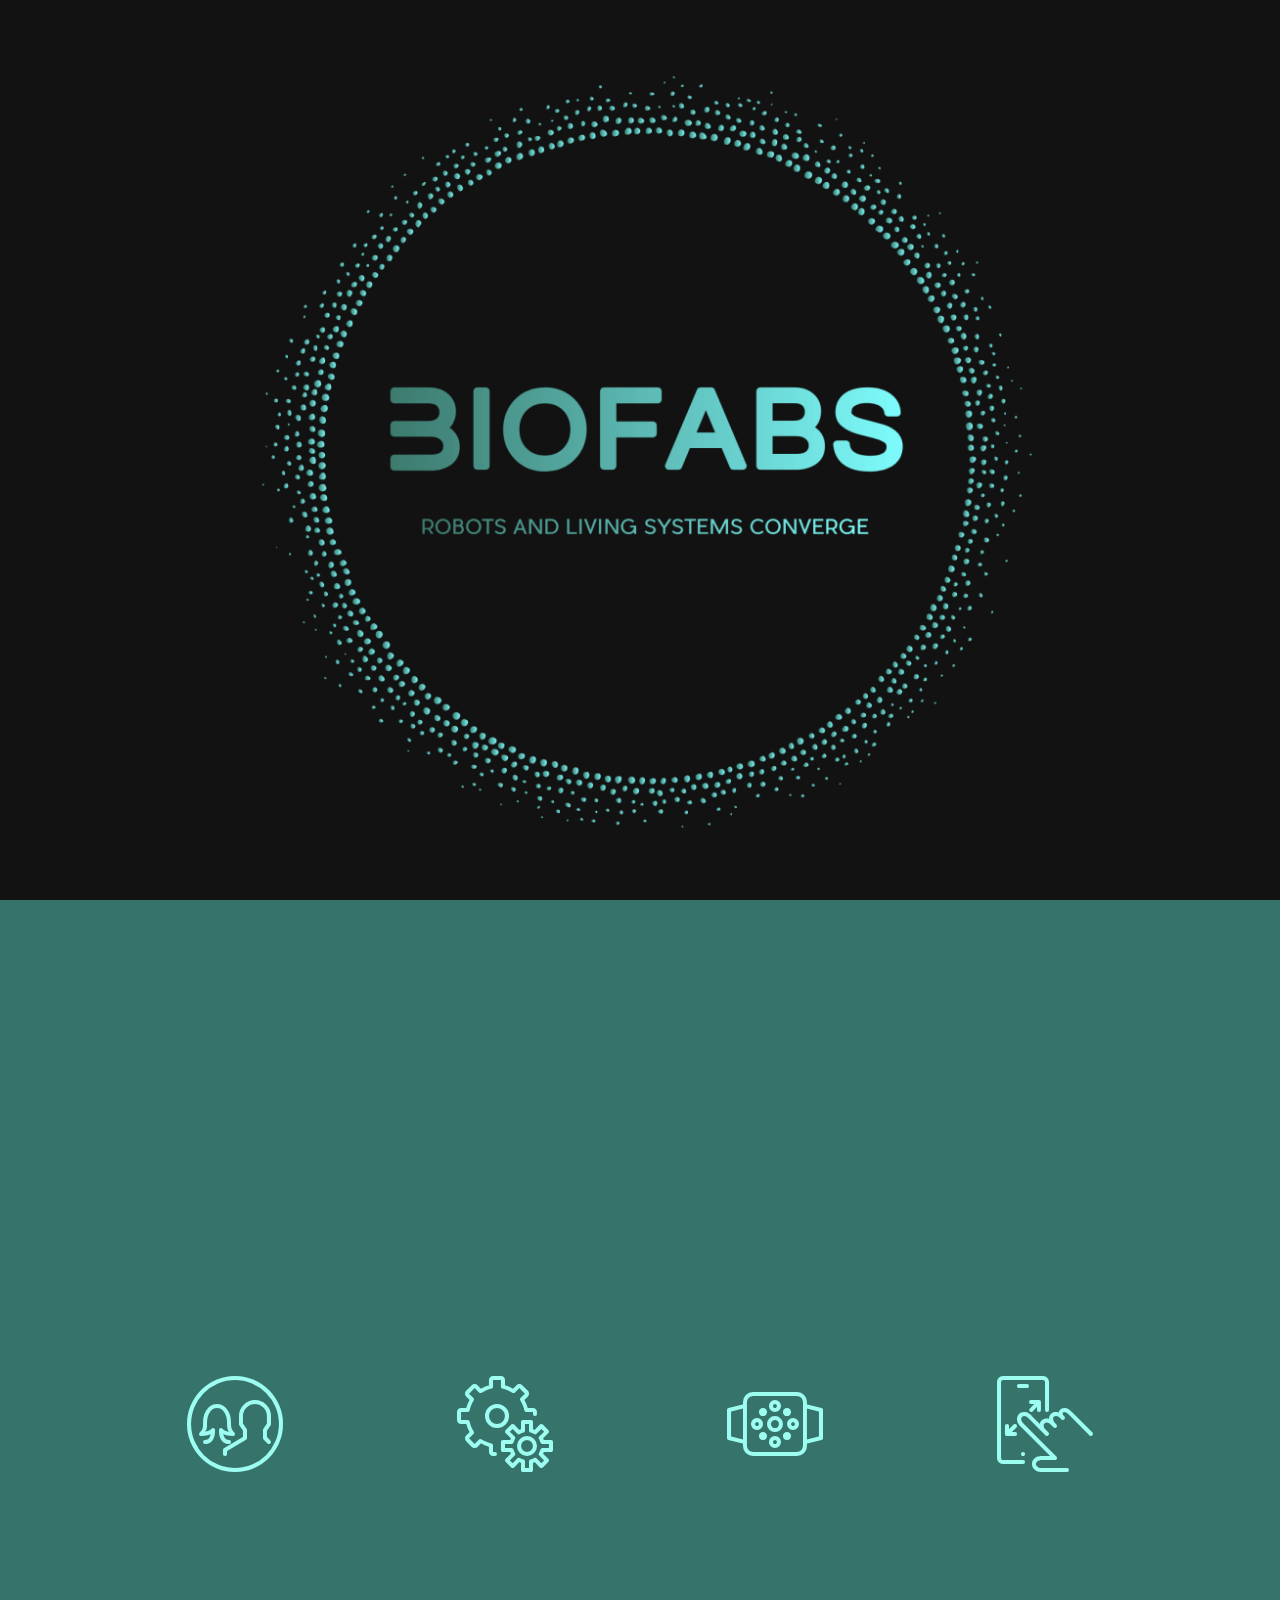
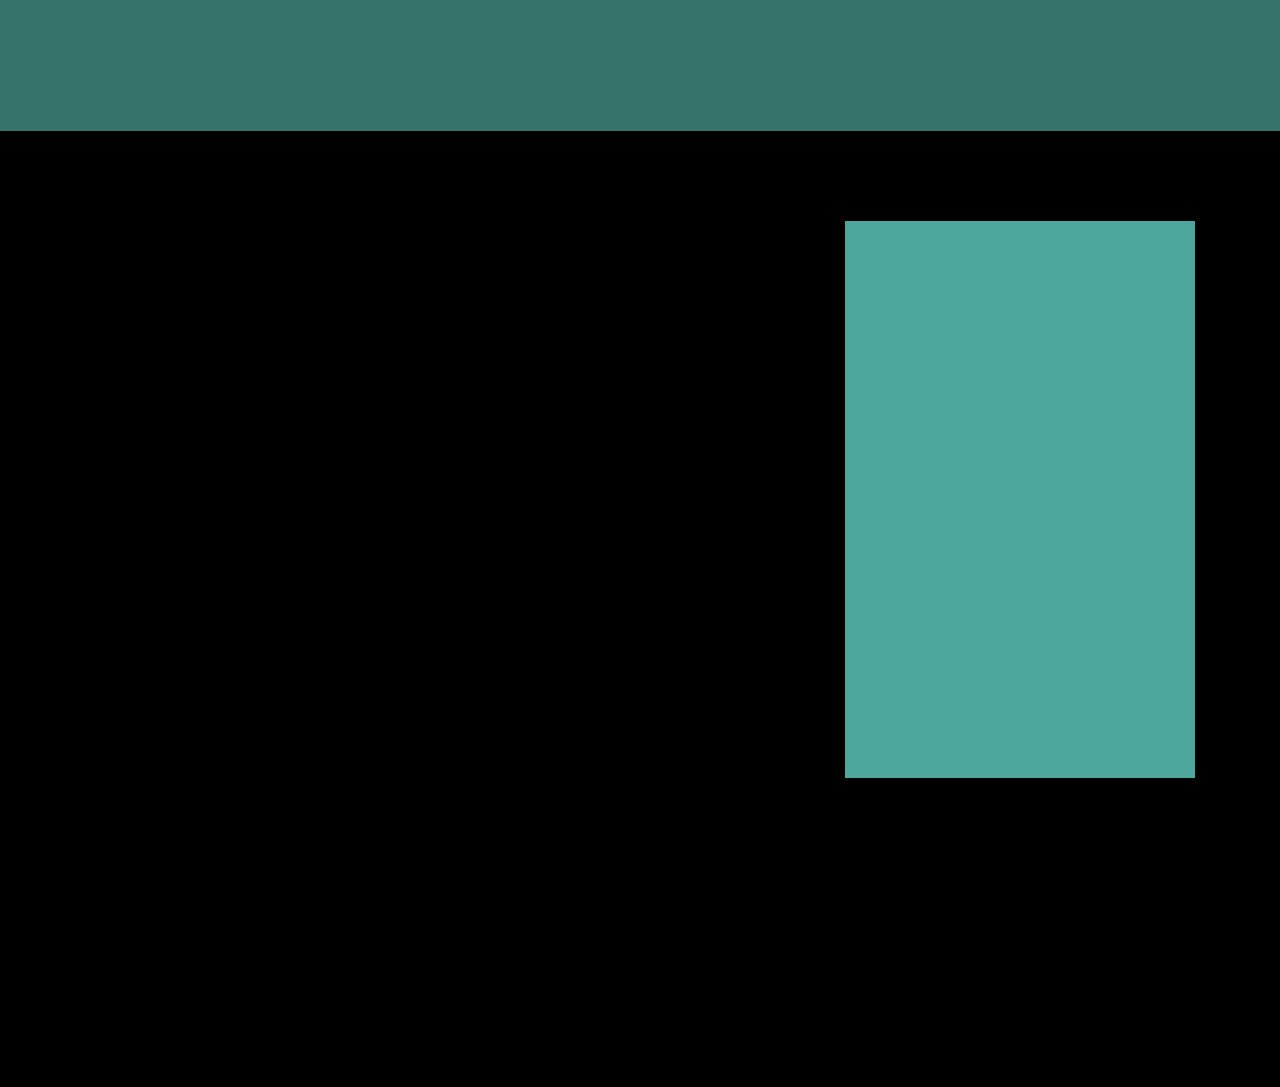
==== commit ca4eaa2c: "create github pages" ====
--- a/index.html
+++ b/index.html
@@ -23,12 +23,11 @@
   
 </head>
 <body>
-  <section class="header6 cid-quWn30HTc4 mbr-fullscreen mbr-parallax-background" id="header6-6">
+  <section class="header6 cid-quWn30HTc4 mbr-fullscreen" id="header6-6">
 
     
 
-    <div class="mbr-overlay" style="opacity: 0.2; background-color: rgb(0, 0, 0);">
-    </div>
+    
 
     <div class="container">
         <div class="row justify-content-md-center">
@@ -43,7 +42,7 @@
     
 </section>
 
-<section class="engine"><a href="https://mobiri.se/v">html templates</a></section><section class="header12 cid-quVLygsBy2" id="header12-2">
+<section class="engine"><a href="https://mobiri.se/b">create a site for free</a></section><section class="header12 cid-quVLygsBy2" id="header12-2">
 
     
 
@@ -54,7 +53,7 @@
                 <div class="col-md-12 align-center">
                     <h1 class="mbr-section-title pb-3 mbr-white mbr-bold mbr-fonts-style display-1"><span style="font-weight: normal;">
                         Biology &lt;&gt; Quantified</span></h1>
-                    <p class="mbr-text pb-3 mbr-white mbr-fonts-style display-5">BioFabs is a passionate collection of roboticists &amp; bioengineer-entrepreneurs keen on building technology to help accelerate the understanding of complex biological processes &amp; sustainability.<br>BioFabs uses the latest robotics/sensing and machine learning techniques to help quantify experimental outcomes, accelerating the quest for efficacy. <br>Leveraging our life science entrepreneurs - Biofabs can be your 'activation energy', guiding you from:<br><em>proof-of-concept -&gt; minimal viable product -&gt; to product-market fit</em><em><br></em><br></p>
+                    <p class="mbr-text pb-3 mbr-white mbr-fonts-style display-5">BioFabs is a passionate collection of roboticists, bioengineers, and entrepreneurs dedicated to building technology that heps accelerate our understanding of complex biological processes.<br>Services Include:</p>
                     
 
                     <div class="icons-media-container mbr-white">
@@ -82,7 +81,7 @@
                                     <span class="mbr-iconfont mbri-watch" style="color: rgb(157, 253, 241);"></span>
                                 
                             </div>
-                            <h5 class="mbr-fonts-style display-4">Biomedical Device &amp; Clinical Diagnostic Robotics/ Sensor Development</h5>
+                            <h5 class="mbr-fonts-style display-4">Biomedical Device &amp; Clinical Diagnostic Robotics-Sensor Development</h5>
                         </div>
 
                         <div class="card col-12 col-md-6 col-lg-3">
@@ -110,14 +109,14 @@
     <div class="container align-right">
 <div class="row">
     <div class="mbr-white col-lg-8 col-md-7 content-container">
-        <h1 class="mbr-section-title mbr-bold pb-3 mbr-fonts-style display-2"><a href="mailto:info@biofabs.com" class="text-warning" style="font-weight: bold;"></a><a href="mailto:info@biofabs.com">Reach out to</a><br><a href="mailto:info@biofabs.com" class="text-primary">BioFabs:</a><br><a href="mailto:info@biofabs.com" class="text-primary">hello[at]biofabs[dot]com</a><br><span style="font-weight: normal;">-or-</span></h1>
+        <h1 class="mbr-section-title mbr-bold pb-3 mbr-fonts-style display-2"><a href="mailto:info@biofabs.com" class="text-warning" style="font-weight: bold;"></a><a href="mailto:info@biofabs.com">Reach out to</a><br><a href="mailto:info@biofabs.com" class="text-primary">BioFabs:</a><br></h1>
         <p class="mbr-text pb-3 mbr-fonts-style display-5">FILL OUT THIS FORM ▶</p>
     </div>
     <div class="col-lg-4 col-md-5">
     <div class="form-container">
         <div class="media-container-column" data-form-type="formoid">
             <div data-form-alert="" hidden="" class="align-center">Thank you for your contact, we will be in touch shortly.</div>
-            <form class="mbr-form" action="https://mobirise.com/" method="post" data-form-title="Mobirise Form"><input type="hidden" name="email" data-form-email="true" value="jJc1VIcLX9hG2M3VZnQ31l3Zec/R1rQH+mb/granTuaD7VN11bCEkMXzUkxH99dv/HzM+L7QCWJUFGx4HwWCUM2w27gjojKfp8/2maX0lwLeQaHM2hpOx4aZJAh79S5Q" data-form-field="Email">
+            <form class="mbr-form" action="https://mobirise.com/" method="post" data-form-title="Mobirise Form"><input type="hidden" name="email" data-form-email="true" value="gGB5HzZRfk/3GfY9I2dk5wqA9mvL0iN8Qd5JDSyIq+tjXeL9OVsjQl7j675IAahVhn2iQRefrabHvyevOOrXl1i/M8AIAyv/ciz7xsW9XiNYpL9hZQvHDmvyNar/nfn4" data-form-field="Email">
                 <div data-for="name">
                     <div class="form-group">
                         <input type="text" class="form-control px-3" name="name" data-form-field="Name" placeholder="[Title, Name : First | Last | Company]" required="" id="name-header15-3">
@@ -134,7 +133,7 @@
                     </div>
                 </div>
                 <div class="form-group" data-for="message">
-                    <textarea type="text" class="form-control px-3" name="message" rows="7" placeholder="[message here]" data-form-field="Message" id="message-header15-3"></textarea>
+                    <textarea type="text" class="form-control px-3" name="message" rows="7" placeholder="[message here or email direct: hello[at]biofabs[dot]com]" data-form-field="Message" id="message-header15-3"></textarea>
                 </div>
                 <span class="input-group-btn"><button href="" type="submit" class="btn btn-form btn-warning display-4"><span class="mbri-upload mbr-iconfont mbr-iconfont-btn" style="color: rgb(77, 167, 156);"></span>SEND FORM</button></span>
             </form>
@@ -184,7 +183,6 @@
   <script src="assets/tether/tether.min.js"></script>
   <script src="assets/bootstrap/js/bootstrap.min.js"></script>
   <script src="assets/smoothscroll/smooth-scroll.js"></script>
-  <script src="assets/parallax/jarallax.min.js"></script>
   <script src="assets/viewportchecker/jquery.viewportchecker.js"></script>
   <script src="assets/theme/js/script.js"></script>
   <script src="assets/formoid/formoid.min.js"></script>
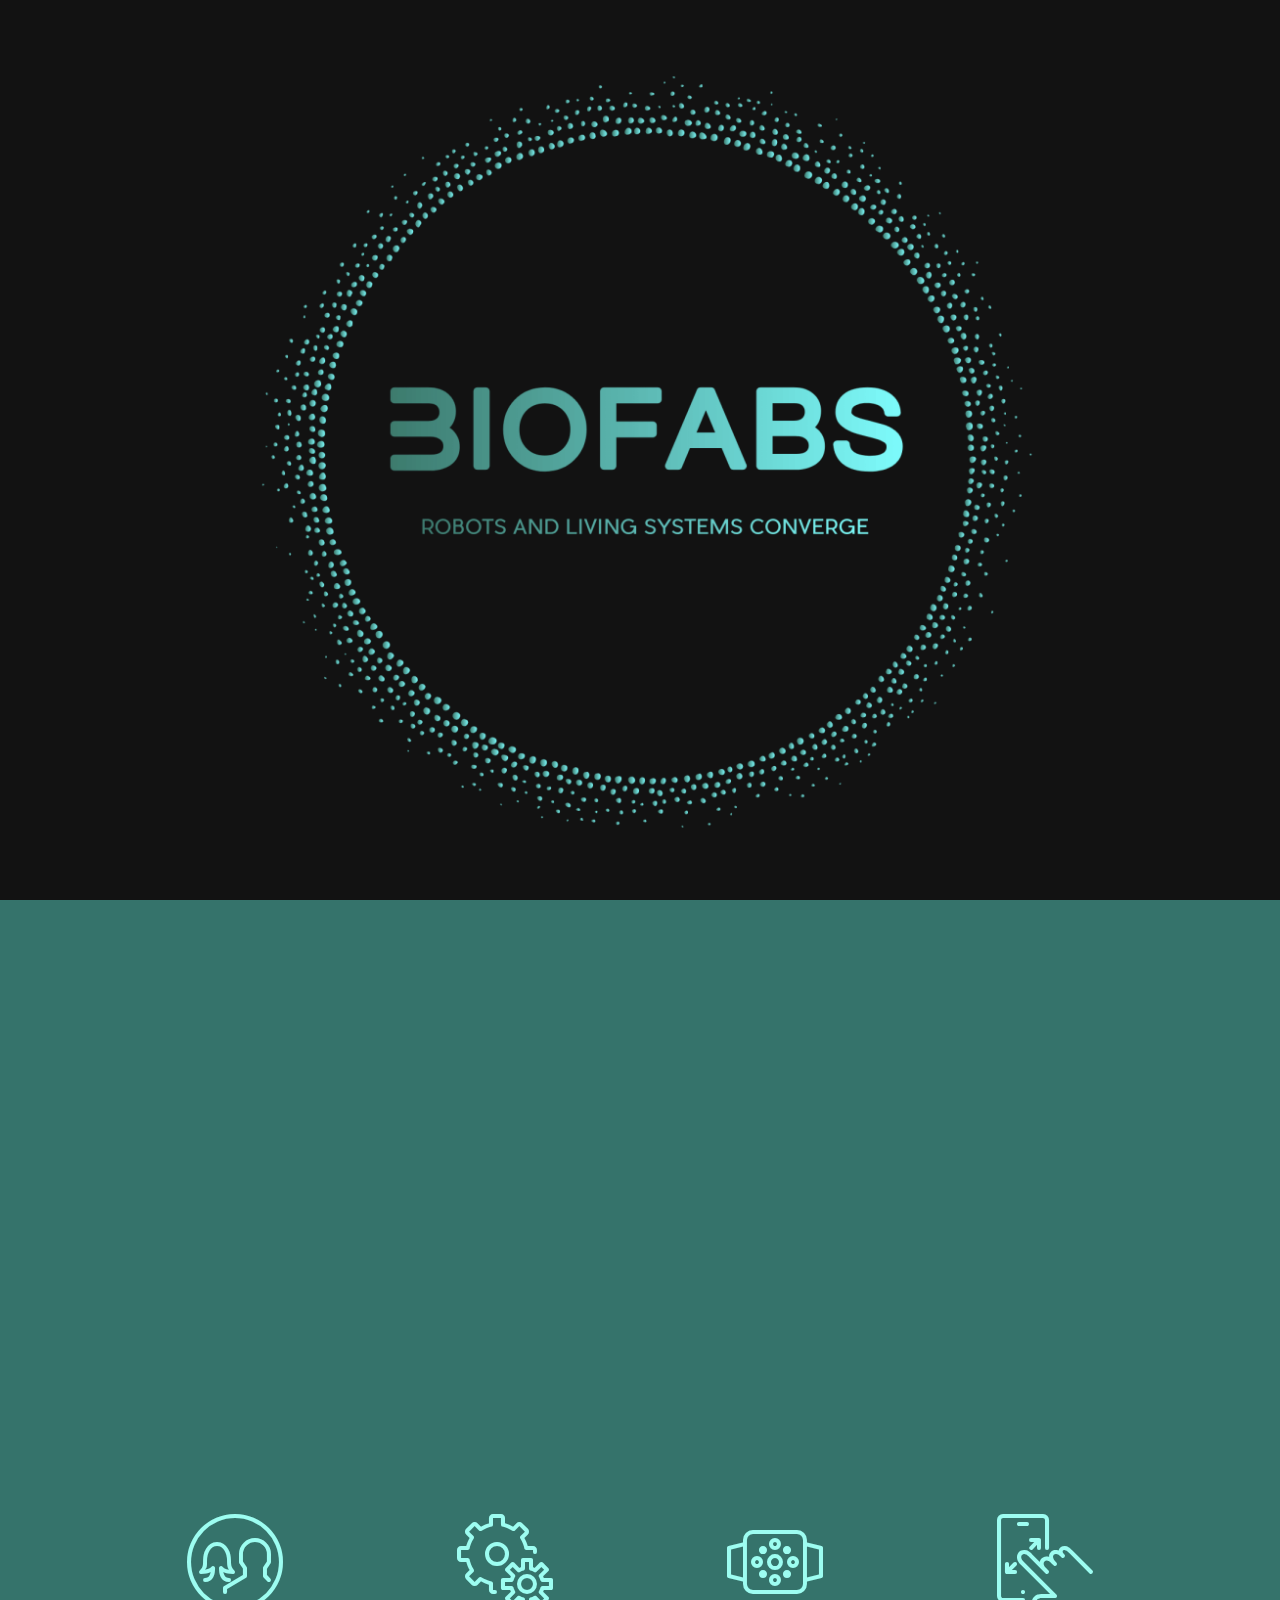
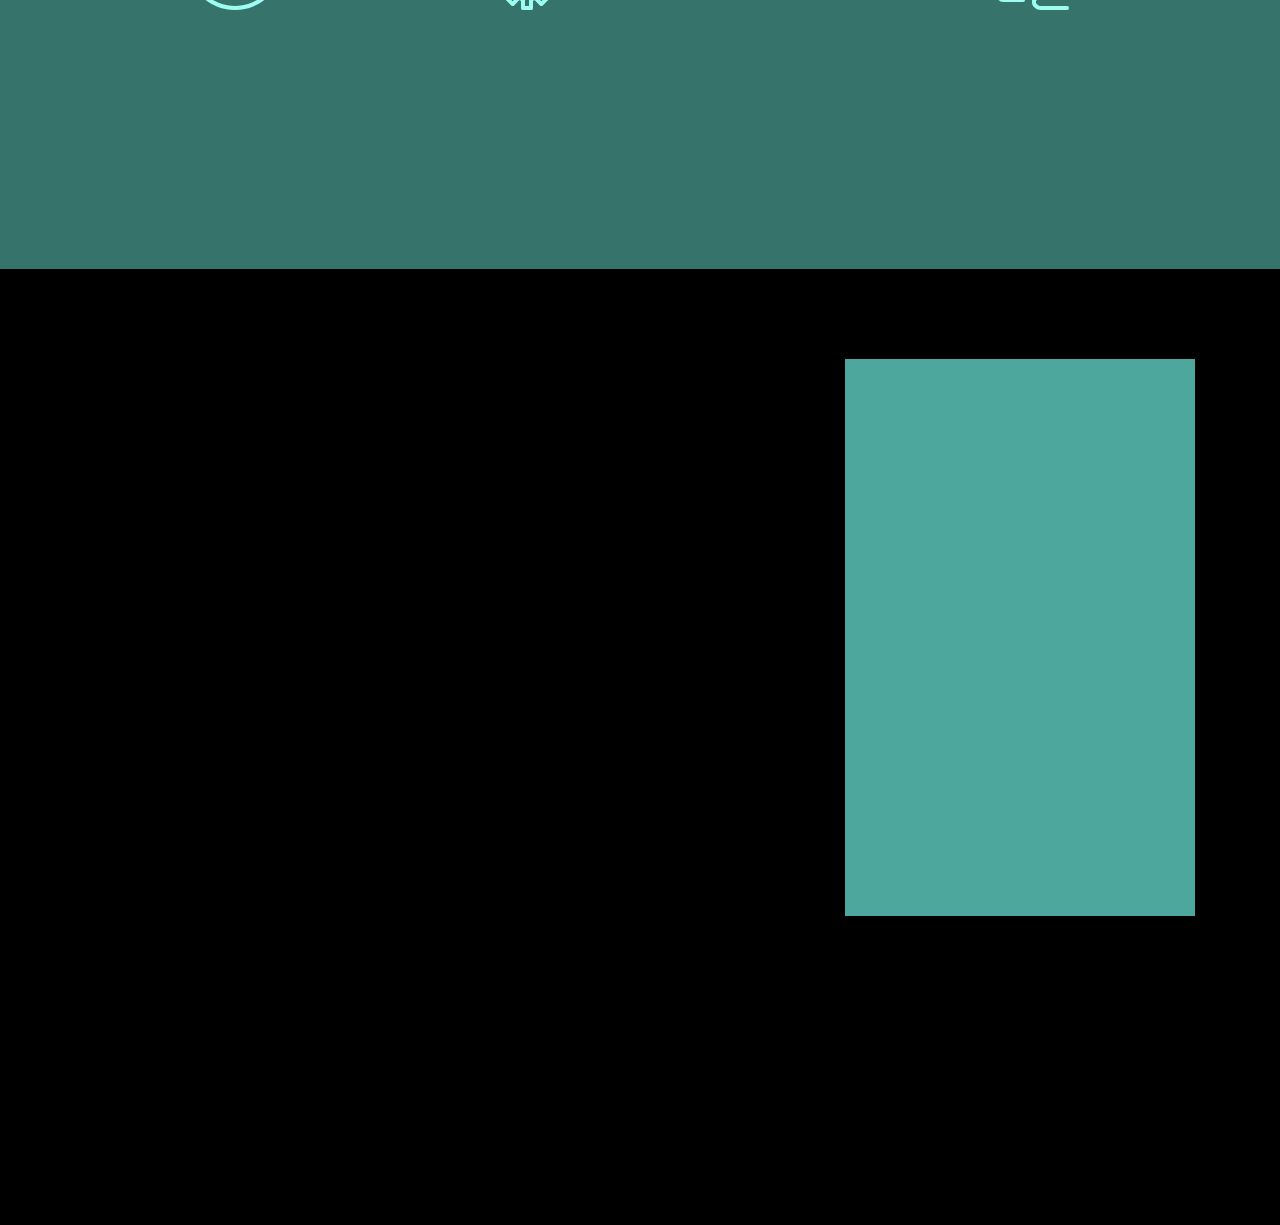
==== commit 0091d37a: "create github pages" ====
--- a/index.html
+++ b/index.html
@@ -42,7 +42,7 @@
     
 </section>
 
-<section class="engine"><a href="https://mobiri.se/b">create a site for free</a></section><section class="header12 cid-quVLygsBy2" id="header12-2">
+<section class="engine"><a href="https://mobiri.se/l">free web templates</a></section><section class="header12 cid-quVLygsBy2" id="header12-2">
 
     
 
@@ -53,7 +53,7 @@
                 <div class="col-md-12 align-center">
                     <h1 class="mbr-section-title pb-3 mbr-white mbr-bold mbr-fonts-style display-1"><span style="font-weight: normal;">
                         Biology &lt;&gt; Quantified</span></h1>
-                    <p class="mbr-text pb-3 mbr-white mbr-fonts-style display-5">BioFabs is a passionate collection of roboticists, bioengineers, and entrepreneurs dedicated to building technology that heps accelerate our understanding of complex biological processes.<br>Services Include:</p>
+                    <p class="mbr-text pb-3 mbr-white mbr-fonts-style display-5">BioFabs is a passionate group of roboticists, bioengineers, and entrepreneurs. &nbsp;The founding of Biofabs is predicated on building technology that is good for society, and accelerates our understanding of complex biological processes.<br>We welcome any collaboration that challenges the fundamental understanding of our well being. &nbsp;Reach out and say hello!<br><br>Services Include:</p>
                     
 
                     <div class="icons-media-container mbr-white">
@@ -72,7 +72,7 @@
                                     <span class="mbr-iconfont mbri-setting" style="color: rgb(157, 253, 241);"></span>
                                 
                             </div>
-                            <h5 class="mbr-fonts-style display-4">Hardware &amp; Software Builds&nbsp;</h5>
+                            <h5 class="mbr-fonts-style display-4">Hardware &amp; Software Builds/ Prototyping&nbsp;</h5>
                         </div>
 
                         <div class="card col-12 col-md-6 col-lg-3">
@@ -115,8 +115,8 @@
     <div class="col-lg-4 col-md-5">
     <div class="form-container">
         <div class="media-container-column" data-form-type="formoid">
-            <div data-form-alert="" hidden="" class="align-center">Thank you for your contact, we will be in touch shortly.</div>
-            <form class="mbr-form" action="https://mobirise.com/" method="post" data-form-title="Mobirise Form"><input type="hidden" name="email" data-form-email="true" value="gGB5HzZRfk/3GfY9I2dk5wqA9mvL0iN8Qd5JDSyIq+tjXeL9OVsjQl7j675IAahVhn2iQRefrabHvyevOOrXl1i/M8AIAyv/ciz7xsW9XiNYpL9hZQvHDmvyNar/nfn4" data-form-field="Email">
+            <div data-form-alert="" hidden="" class="align-center">Thanks for reaching out, we will be in touch shortly.</div>
+            <form class="mbr-form" action="https://mobirise.com/" method="post" data-form-title="Mobirise Form"><input type="hidden" name="email" data-form-email="true" value="Iarw+8jQX0X9glGwQ9M4O0dvx0XKWdw07DhnS2dDoNCQxPr/tOou1p32HRI1AQNjcMPJ68jvlQ0fNpdHivxLIzKznANGlE8wPQV0Vv8SaCfI6WhWMyhHCkzSVpHNz0Te" data-form-field="Email">
                 <div data-for="name">
                     <div class="form-group">
                         <input type="text" class="form-control px-3" name="name" data-form-field="Name" placeholder="[Title, Name : First | Last | Company]" required="" id="name-header15-3">
@@ -133,7 +133,7 @@
                     </div>
                 </div>
                 <div class="form-group" data-for="message">
-                    <textarea type="text" class="form-control px-3" name="message" rows="7" placeholder="[message here or email direct: hello[at]biofabs[dot]com]" data-form-field="Message" id="message-header15-3"></textarea>
+                    <textarea type="text" class="form-control px-3" name="message" rows="7" placeholder="[what can we help you with? Or email direct: hello[at]biofabs[dot]com]" data-form-field="Message" id="message-header15-3"></textarea>
                 </div>
                 <span class="input-group-btn"><button href="" type="submit" class="btn btn-form btn-warning display-4"><span class="mbri-upload mbr-iconfont mbr-iconfont-btn" style="color: rgb(77, 167, 156);"></span>SEND FORM</button></span>
             </form>
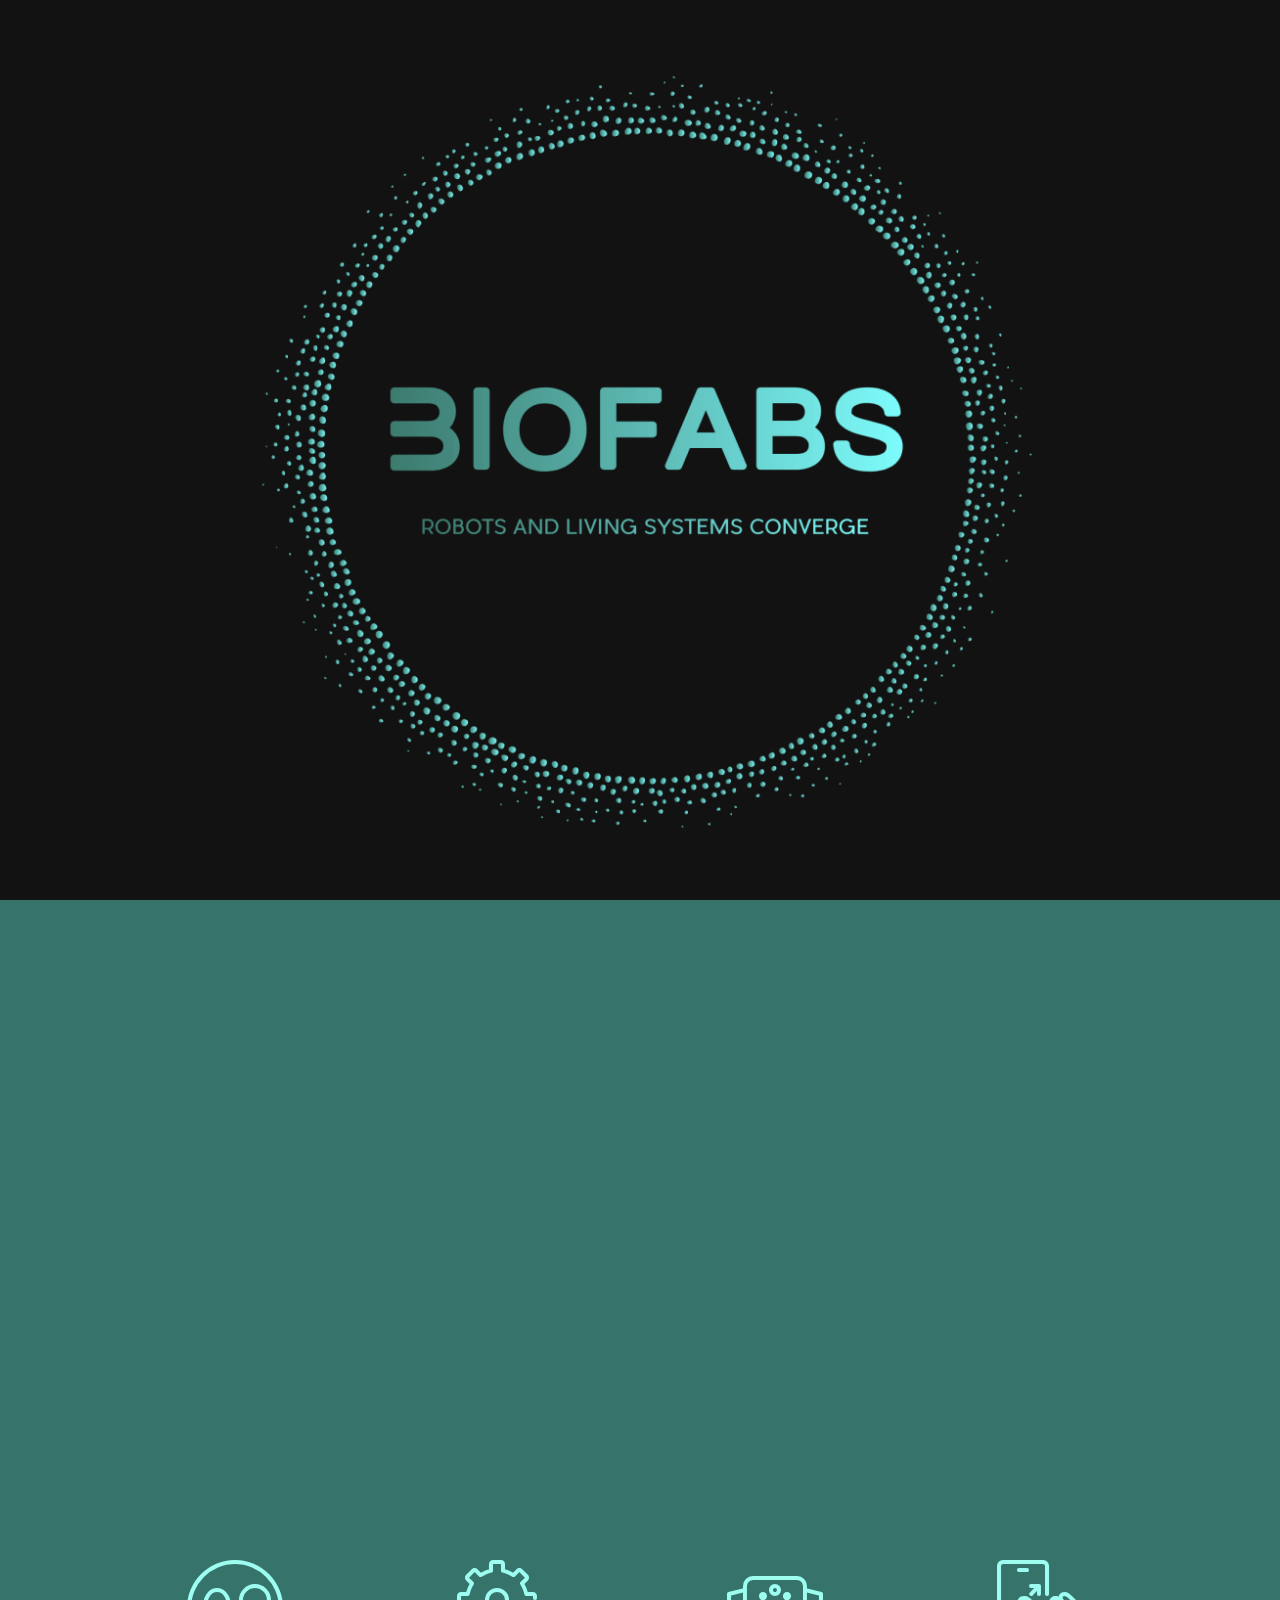
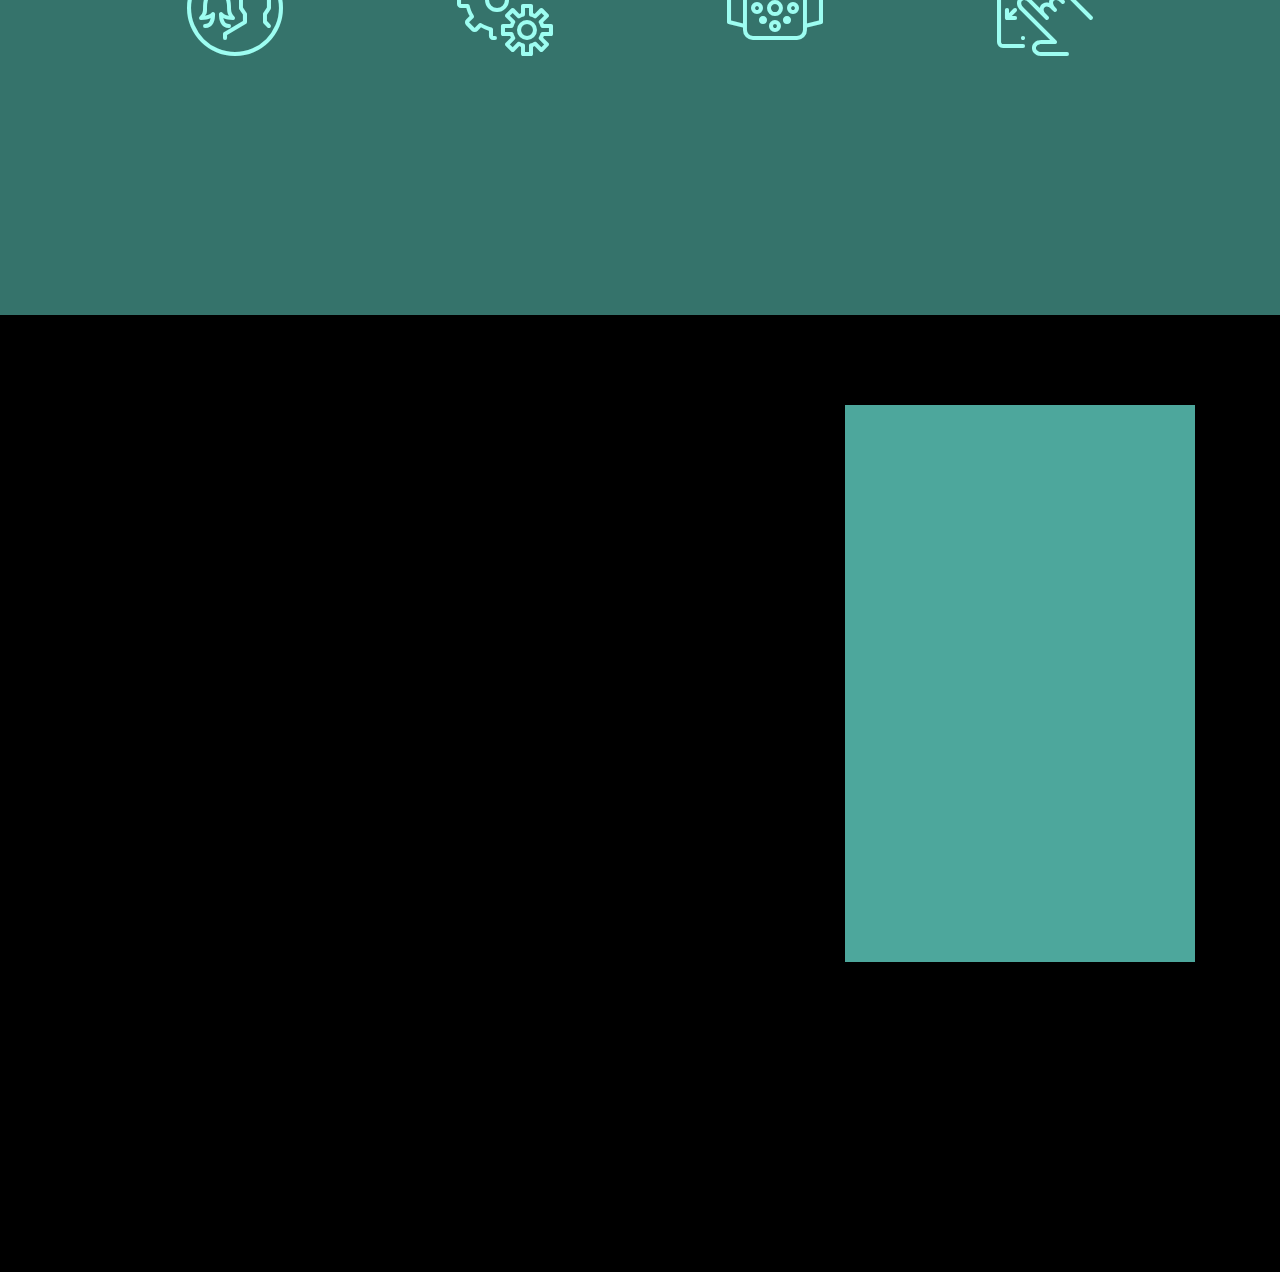
==== commit 59e3fccb: "create github pages" ====
--- a/index.html
+++ b/index.html
@@ -42,7 +42,7 @@
     
 </section>
 
-<section class="engine"><a href="https://mobiri.se/l">free web templates</a></section><section class="header12 cid-quVLygsBy2" id="header12-2">
+<section class="engine"><a href="https://mobiri.se/q">free responsive web templates</a></section><section class="header12 cid-quVLygsBy2" id="header12-2">
 
     
 
@@ -53,7 +53,7 @@
                 <div class="col-md-12 align-center">
                     <h1 class="mbr-section-title pb-3 mbr-white mbr-bold mbr-fonts-style display-1"><span style="font-weight: normal;">
                         Biology &lt;&gt; Quantified</span></h1>
-                    <p class="mbr-text pb-3 mbr-white mbr-fonts-style display-5">BioFabs is a passionate group of roboticists, bioengineers, and entrepreneurs. &nbsp;The founding of Biofabs is predicated on building technology that is good for society, and accelerates our understanding of complex biological processes.<br>We welcome any collaboration that challenges the fundamental understanding of our well being. &nbsp;Reach out and say hello!<br><br>Services Include:</p>
+                    <p class="mbr-text pb-3 mbr-white mbr-fonts-style display-5">BioFabs is a passionate network of roboticists, bioengineers, and entrepreneurs. &nbsp;The founding of Biofabs is predicated on the building of technology that accelerates our understanding of complex biological processes - using the latest robotics (sensors, and machine learning) principles.<br>Of particular interests, are deep-tech &nbsp;projects that advance the fundamental understanding of preventative medicine and/or global sustainabilty.<br><br>Reach out if you need:</p>
                     
 
                     <div class="icons-media-container mbr-white">
@@ -116,7 +116,7 @@
     <div class="form-container">
         <div class="media-container-column" data-form-type="formoid">
             <div data-form-alert="" hidden="" class="align-center">Thanks for reaching out, we will be in touch shortly.</div>
-            <form class="mbr-form" action="https://mobirise.com/" method="post" data-form-title="Mobirise Form"><input type="hidden" name="email" data-form-email="true" value="Iarw+8jQX0X9glGwQ9M4O0dvx0XKWdw07DhnS2dDoNCQxPr/tOou1p32HRI1AQNjcMPJ68jvlQ0fNpdHivxLIzKznANGlE8wPQV0Vv8SaCfI6WhWMyhHCkzSVpHNz0Te" data-form-field="Email">
+            <form class="mbr-form" action="https://mobirise.com/" method="post" data-form-title="Mobirise Form"><input type="hidden" name="email" data-form-email="true" value="qhOATjnrscb4rJiDz9rTybuckqiPcgHIA77h7DZPojtODA/2hd3ZKY0XvcieycDjA7ZuyC/sIenR/OLGl1qdfapaT+gOXgUr3+wt+Y0dHzLMrlWtvQ47qCKVbj3hyZjE" data-form-field="Email">
                 <div data-for="name">
                     <div class="form-group">
                         <input type="text" class="form-control px-3" name="name" data-form-field="Name" placeholder="[Title, Name : First | Last | Company]" required="" id="name-header15-3">
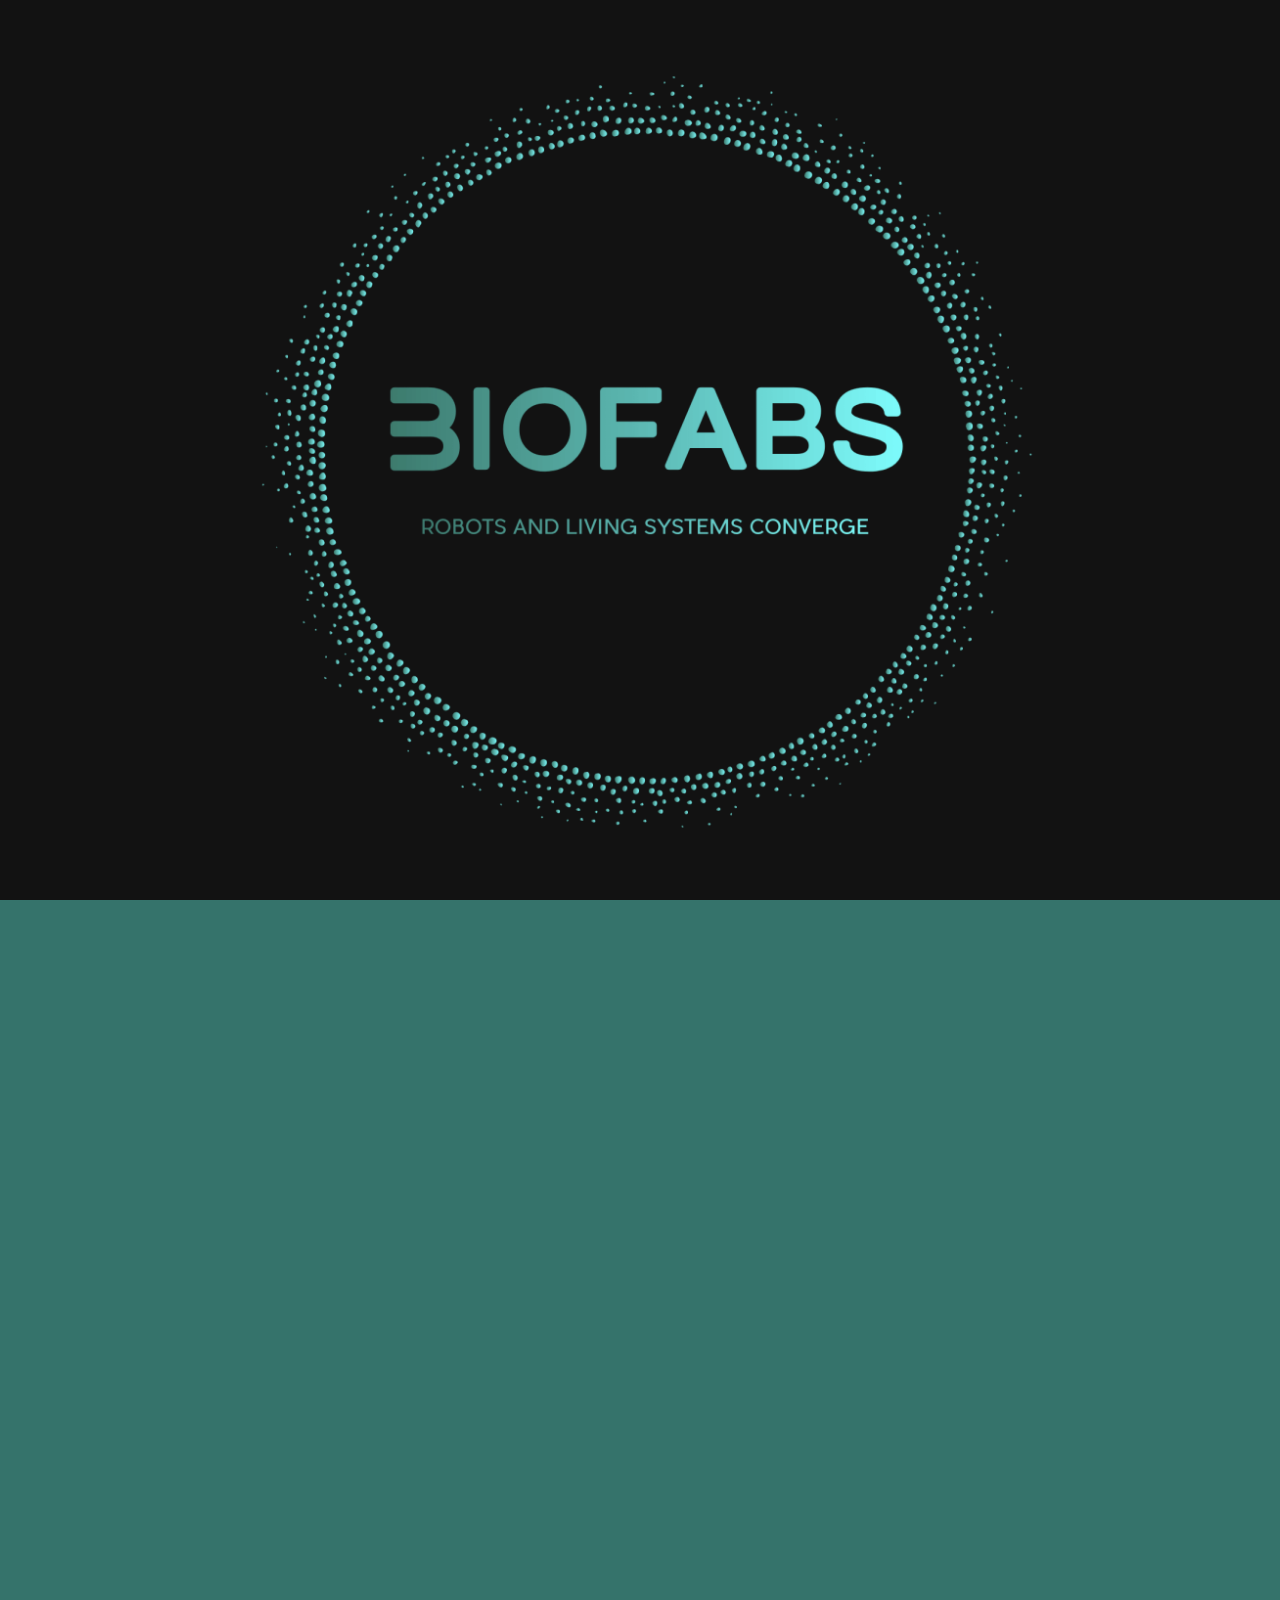
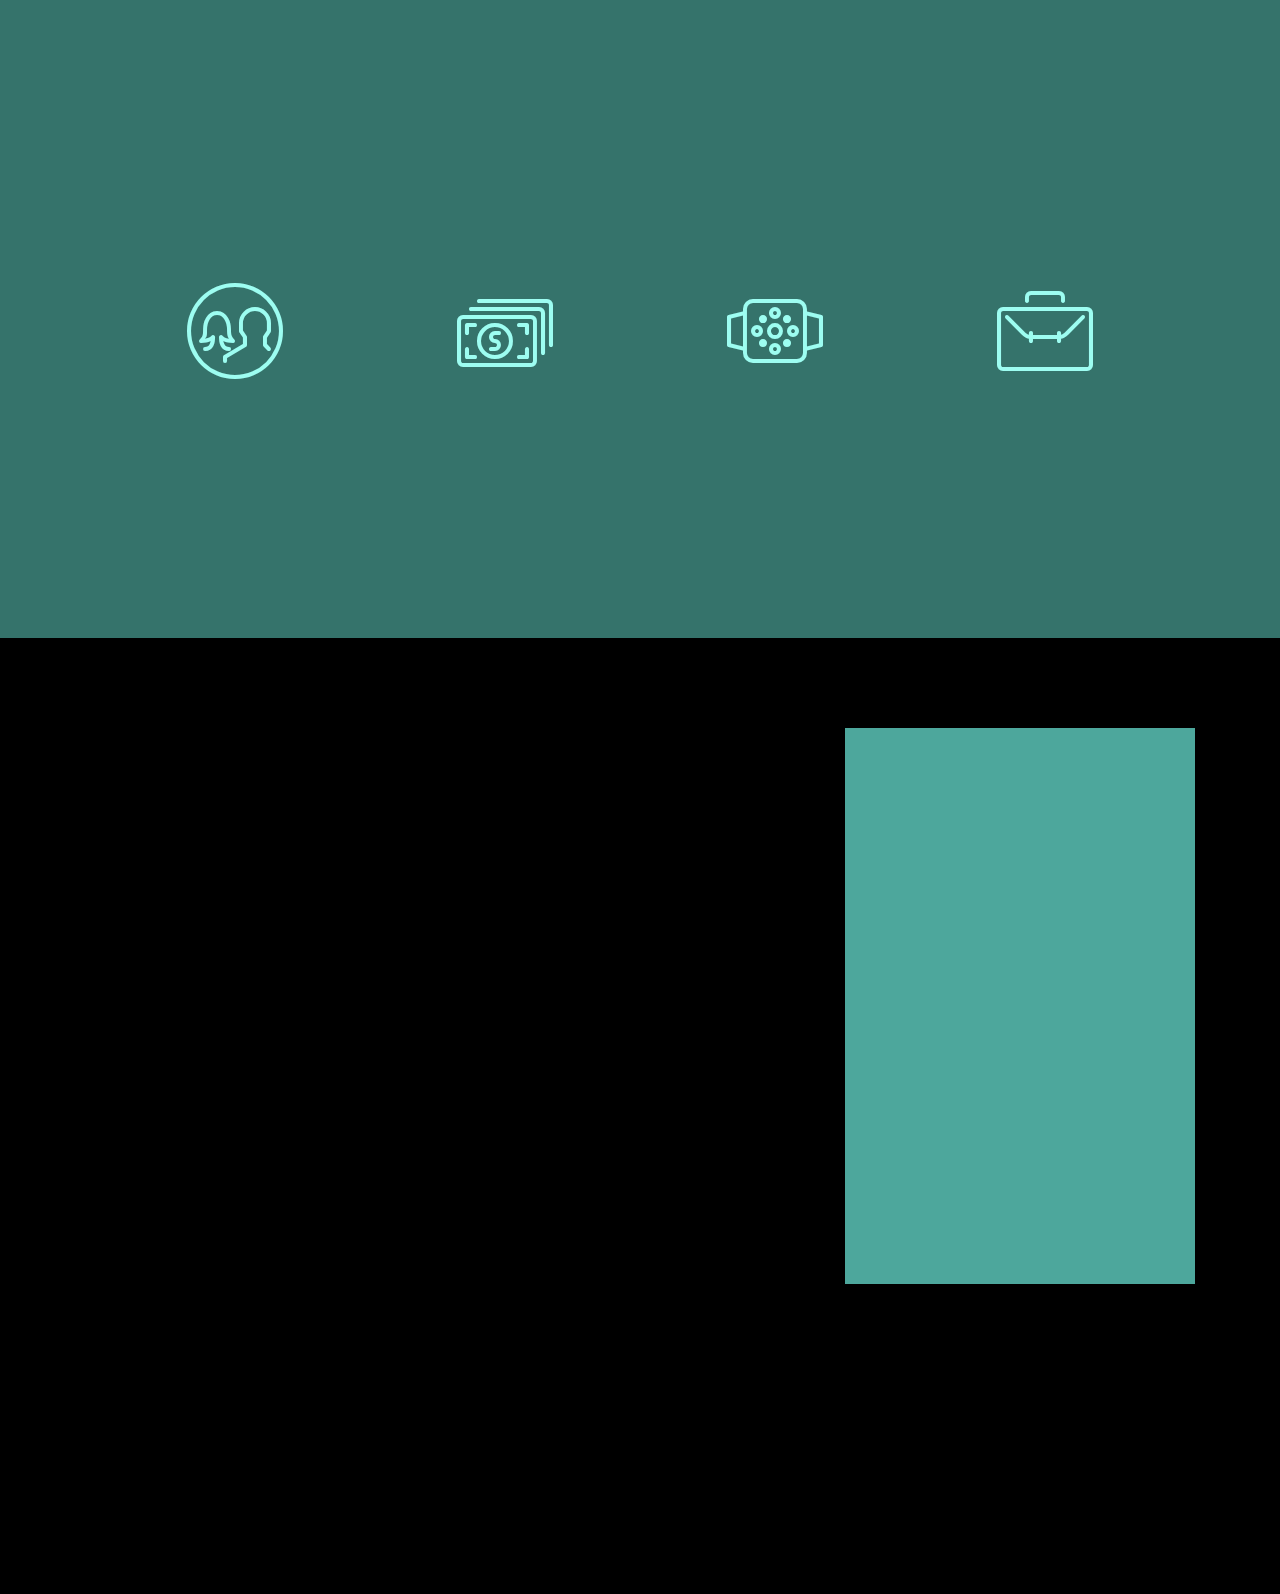
==== commit 06c5326e: "create github pages" ====
--- a/index.html
+++ b/index.html
@@ -9,6 +9,7 @@
   <link rel="shortcut icon" href="assets/images/carlos-profile-128x105.png" type="image/x-icon">
   <meta name="description" content="">
   <title>Home</title>
+  <link rel="stylesheet" href="assets/web/assets/mobirise-icons-bold/mobirise-icons-bold.css">
   <link rel="stylesheet" href="assets/web/assets/mobirise-icons/mobirise-icons.css">
   <link rel="stylesheet" href="assets/tether/tether.min.css">
   <link rel="stylesheet" href="assets/bootstrap/css/bootstrap.min.css">
@@ -42,7 +43,7 @@
     
 </section>
 
-<section class="engine"><a href="https://mobiri.se/q">free responsive web templates</a></section><section class="header12 cid-quVLygsBy2" id="header12-2">
+<section class="engine"><a href="https://mobiri.se/m">free site design templates</a></section><section class="header12 cid-quVLygsBy2" id="header12-2">
 
     
 
@@ -53,7 +54,7 @@
                 <div class="col-md-12 align-center">
                     <h1 class="mbr-section-title pb-3 mbr-white mbr-bold mbr-fonts-style display-1"><span style="font-weight: normal;">
                         Biology &lt;&gt; Quantified</span></h1>
-                    <p class="mbr-text pb-3 mbr-white mbr-fonts-style display-5">BioFabs is a passionate network of roboticists, bioengineers, and entrepreneurs. &nbsp;The founding of Biofabs is predicated on the building of technology that accelerates our understanding of complex biological processes - using the latest robotics (sensors, and machine learning) principles.<br>Of particular interests, are deep-tech &nbsp;projects that advance the fundamental understanding of preventative medicine and/or global sustainabilty.<br><br>Reach out if you need:</p>
+                    <p class="mbr-text pb-3 mbr-white mbr-fonts-style display-5">BioFabs (BioFabrications) is a passionate network of bioengineers, roboticists,&nbsp;entrepreneurs/mentors, and investors – navigating at the intersect of engineering and biology innovation. &nbsp;BioFabs focuses on connecting experts along with targeted micro-investment strategy to accelerate the development of product that illuminates complex biological processes. &nbsp;Located in the heart of Silicon Valley, let BioFabs guide your product developement idea or team, no matter how complex the idea. &nbsp;Using the latest robotics tools e.g. machine learning, edge-ML, sensors - we are seeing small groups achieve the previously impossible, <u>today</u>!<br>Of particular interests, are healthcare and conservation focused "deep-tech" projects we call BioFabrications. BioFabs and it's members have helped advance the fundamental understanding of truly scalable preventative medicine, biodiversity, and sustainabilty solutions.<br><br>Contact us if you need:</p>
                     
 
                     <div class="icons-media-container mbr-white">
@@ -69,10 +70,10 @@
                         <div class="card col-12 col-md-6 col-lg-3">
                             <div class="icon-block">
                                 
-                                    <span class="mbr-iconfont mbri-setting" style="color: rgb(157, 253, 241);"></span>
+                                    <span class="mbr-iconfont mbri-cash" style="color: rgb(157, 253, 241);"></span>
                                 
                             </div>
-                            <h5 class="mbr-fonts-style display-4">Hardware &amp; Software Builds/ Prototyping&nbsp;</h5>
+                            <h5 class="mbr-fonts-style display-4">Investement: Incubator/Accelerator to obtain pre-seed &amp; seed funding looking towards Series A</h5>
                         </div>
 
                         <div class="card col-12 col-md-6 col-lg-3">
@@ -81,13 +82,13 @@
                                     <span class="mbr-iconfont mbri-watch" style="color: rgb(157, 253, 241);"></span>
                                 
                             </div>
-                            <h5 class="mbr-fonts-style display-4">Biomedical Device &amp; Clinical Diagnostic Robotics-Sensor Development</h5>
+                            <h5 class="mbr-fonts-style display-4">Biomedical Device &amp; Clinical Diagnostic Robotics-Sensor Product Development</h5>
                         </div>
 
                         <div class="card col-12 col-md-6 col-lg-3">
                             <div class="icon-block">
                                 
-                                    <span class="mbr-iconfont mbri-touch-swipe" style="color: rgb(157, 253, 241);"></span>
+                                    <span class="mbr-iconfont mbri-briefcase" style="color: rgb(157, 253, 241);"></span>
                                 
                             </div>
                             <h5 class="mbr-fonts-style display-4">Life Science Business:<br>Product-Market Fit &amp; Go-to-market Strategies</h5>
@@ -109,14 +110,14 @@
     <div class="container align-right">
 <div class="row">
     <div class="mbr-white col-lg-8 col-md-7 content-container">
-        <h1 class="mbr-section-title mbr-bold pb-3 mbr-fonts-style display-2"><a href="mailto:info@biofabs.com" class="text-warning" style="font-weight: bold;"></a><a href="mailto:info@biofabs.com">Reach out to</a><br><a href="mailto:info@biofabs.com" class="text-primary">BioFabs:</a><br></h1>
+        <h1 class="mbr-section-title mbr-bold pb-3 mbr-fonts-style display-2"><a href="mailto:info@biofabs.com" class="text-warning" style="font-weight: bold;"></a>Contact<br><a href="mailto:info@biofabs.com" class="text-primary">BioFabs:</a><br></h1>
         <p class="mbr-text pb-3 mbr-fonts-style display-5">FILL OUT THIS FORM ▶</p>
     </div>
     <div class="col-lg-4 col-md-5">
     <div class="form-container">
         <div class="media-container-column" data-form-type="formoid">
             <div data-form-alert="" hidden="" class="align-center">Thanks for reaching out, we will be in touch shortly.</div>
-            <form class="mbr-form" action="https://mobirise.com/" method="post" data-form-title="Mobirise Form"><input type="hidden" name="email" data-form-email="true" value="qhOATjnrscb4rJiDz9rTybuckqiPcgHIA77h7DZPojtODA/2hd3ZKY0XvcieycDjA7ZuyC/sIenR/OLGl1qdfapaT+gOXgUr3+wt+Y0dHzLMrlWtvQ47qCKVbj3hyZjE" data-form-field="Email">
+            <form class="mbr-form" action="https://mobirise.com/" method="post" data-form-title="Mobirise Form"><input type="hidden" name="email" data-form-email="true" value="dElinRrTwm0ERNDbazz9b1UuvlJtAsmpOtZ+ruER5xCu5F5nzxHB8JCOn6R9r4JtmVR0qFX9k/YYtyLlWopLnEhBC4QTARDej0w+SYNHoOYGns/eM6KPPL2QOPLc7e3r" data-form-field="Email">
                 <div data-for="name">
                     <div class="form-group">
                         <input type="text" class="form-control px-3" name="name" data-form-field="Name" placeholder="[Title, Name : First | Last | Company]" required="" id="name-header15-3">
@@ -135,7 +136,7 @@
                 <div class="form-group" data-for="message">
                     <textarea type="text" class="form-control px-3" name="message" rows="7" placeholder="[what can we help you with? Or email direct: hello[at]biofabs[dot]com]" data-form-field="Message" id="message-header15-3"></textarea>
                 </div>
-                <span class="input-group-btn"><button href="" type="submit" class="btn btn-form btn-warning display-4"><span class="mbri-upload mbr-iconfont mbr-iconfont-btn" style="color: rgb(77, 167, 156);"></span>SEND FORM</button></span>
+                <span class="input-group-btn"><button href="" type="submit" class="btn btn-form btn-warning display-4"><span class="mbrib-rocket mbr-iconfont mbr-iconfont-btn" style="color: rgb(77, 167, 156);"></span>LAUNCH</button></span>
             </form>
         </div>
     </div>
@@ -170,7 +171,7 @@
             </div>
             <div class="row row-copirayt">
                 <p class="mbr-text mb-0 mbr-fonts-style mbr-white display-7">
-                    © Copyright 2019 Biofabs LLC - All Rights Reserved
+                    © Copyright 2020 Biofabs LLC - All Rights Reserved
                 </p>
             </div>
         </div>
@@ -182,8 +183,8 @@
   <script src="assets/popper/popper.min.js"></script>
   <script src="assets/tether/tether.min.js"></script>
   <script src="assets/bootstrap/js/bootstrap.min.js"></script>
+  <script src="assets/viewportchecker/jquery.viewportchecker.js"></script>
   <script src="assets/smoothscroll/smooth-scroll.js"></script>
-  <script src="assets/viewportchecker/jquery.viewportchecker.js"></script>
   <script src="assets/theme/js/script.js"></script>
   <script src="assets/formoid/formoid.min.js"></script>
   
--- a/assets/web/assets/mobirise-icons-bold/mobirise-icons-bold.css
+++ b/assets/web/assets/mobirise-icons-bold/mobirise-icons-bold.css
@@ -0,0 +1,476 @@
+@font-face {
+  font-family: 'mobirise-icons-bold';
+  src:  url('mobirise-icons-bold.eot?m1l4yr');
+  src:  url('mobirise-icons-bold.eot?m1l4yr#iefix') format('embedded-opentype'),
+    url('mobirise-icons-bold.ttf?m1l4yr') format('truetype'),
+    url('mobirise-icons-bold.woff?m1l4yr') format('woff'),
+    url('mobirise-icons-bold.svg?m1l4yr#mobirise-icons-bold') format('svg');
+  font-weight: normal;
+  font-style: normal;
+}
+
+[class^="mbrib-"], [class*="mbrib-"] {
+  /* use !important to prevent issues with browser extensions that change fonts */
+  font-family: 'mobirise-icons-bold' !important;
+  speak: none;
+  font-style: normal;
+  font-weight: normal;
+  font-variant: normal;
+  text-transform: none;
+  line-height: 1;
+
+  /* Better Font Rendering =========== */
+  -webkit-font-smoothing: antialiased;
+  -moz-osx-font-smoothing: grayscale;
+}
+
+.mbrib-add-submenu:before {
+  content: "\e900";
+}
+.mbrib-alert:before {
+  content: "\e901";
+}
+.mbrib-align-center:before {
+  content: "\e902";
+}
+.mbrib-align-justify:before {
+  content: "\e903";
+}
+.mbrib-align-left:before {
+  content: "\e904";
+}
+.mbrib-align-right:before {
+  content: "\e905";
+}
+.mbrib-android:before {
+  content: "\e906";
+}
+.mbrib-apple:before {
+  content: "\e907";
+}
+.mbrib-arrow-down:before {
+  content: "\e908";
+}
+.mbrib-arrow-next:before {
+  content: "\e909";
+}
+.mbrib-arrow-prev:before {
+  content: "\e90a";
+}
+.mbrib-arrow-up:before {
+  content: "\e90b";
+}
+.mbrib-bold:before {
+  content: "\e90c";
+}
+.mbrib-bookmark:before {
+  content: "\e90d";
+}
+.mbrib-bootstrap:before {
+  content: "\e90e";
+}
+.mbrib-briefcase:before {
+  content: "\e90f";
+}
+.mbrib-browse:before {
+  content: "\e910";
+}
+.mbrib-bulleted-list:before {
+  content: "\e911";
+}
+.mbrib-calendar:before {
+  content: "\e912";
+}
+.mbrib-camera:before {
+  content: "\e913";
+}
+.mbrib-cart-add:before {
+  content: "\e914";
+}
+.mbrib-cart-full:before {
+  content: "\e915";
+}
+.mbrib-cash:before {
+  content: "\e916";
+}
+.mbrib-change-style:before {
+  content: "\e917";
+}
+.mbrib-chat:before {
+  content: "\e918";
+}
+.mbrib-clock:before {
+  content: "\e919";
+}
+.mbrib-close:before {
+  content: "\e91a";
+}
+.mbrib-cloud:before {
+  content: "\e91b";
+}
+.mbrib-code:before {
+  content: "\e91c";
+}
+.mbrib-contact-form:before {
+  content: "\e91d";
+}
+.mbrib-credit-card:before {
+  content: "\e91e";
+}
+.mbrib-cursor-click:before {
+  content: "\e91f";
+}
+.mbrib-cust-feedback:before {
+  content: "\e920";
+}
+.mbrib-database:before {
+  content: "\e921";
+}
+.mbrib-delivery:before {
+  content: "\e922";
+}
+.mbrib-desktop:before {
+  content: "\e923";
+}
+.mbrib-devices:before {
+  content: "\e924";
+}
+.mbrib-down:before {
+  content: "\e925";
+}
+.mbrib-download:before {
+  content: "\e926";
+}
+.mbrib-drag-n-drop:before {
+  content: "\e927";
+}
+.mbrib-drag-n-drop2:before {
+  content: "\e928";
+}
+.mbrib-edit:before {
+  content: "\e929";
+}
+.mbrib-edit2:before {
+  content: "\e92a";
+}
+.mbrib-error:before {
+  content: "\e92b";
+}
+.mbrib-extension:before {
+  content: "\e92c";
+}
+.mbrib-features:before {
+  content: "\e92d";
+}
+.mbrib-file:before {
+  content: "\e92e";
+}
+.mbrib-flag:before {
+  content: "\e92f";
+}
+.mbrib-folder:before {
+  content: "\e930";
+}
+.mbrib-gift:before {
+  content: "\e931";
+}
+.mbrib-github:before {
+  content: "\e932";
+}
+.mbrib-globe-2:before {
+  content: "\e933";
+}
+.mbrib-globe:before {
+  content: "\e934";
+}
+.mbrib-growing-chart:before {
+  content: "\e935";
+}
+.mbrib-hearth:before {
+  content: "\e936";
+}
+.mbrib-help:before {
+  content: "\e937";
+}
+.mbrib-home:before {
+  content: "\e938";
+}
+.mbrib-hot-cup:before {
+  content: "\e939";
+}
+.mbrib-idea:before {
+  content: "\e93a";
+}
+.mbrib-image-gallery:before {
+  content: "\e93b";
+}
+.mbrib-image-slider:before {
+  content: "\e93c";
+}
+.mbrib-info:before {
+  content: "\e93d";
+}
+.mbrib-italic:before {
+  content: "\e93e";
+}
+.mbrib-key:before {
+  content: "\e93f";
+}
+.mbrib-laptop:before {
+  content: "\e940";
+}
+.mbrib-layers:before {
+  content: "\e941";
+}
+.mbrib-left-right:before {
+  content: "\e942";
+}
+.mbrib-left:before {
+  content: "\e943";
+}
+.mbrib-letter:before {
+  content: "\e944";
+}
+.mbrib-like:before {
+  content: "\e945";
+}
+.mbrib-link:before {
+  content: "\e946";
+}
+.mbrib-lock:before {
+  content: "\e947";
+}
+.mbrib-login:before {
+  content: "\e948";
+}
+.mbrib-logout:before {
+  content: "\e949";
+}
+.mbrib-magic-stick:before {
+  content: "\e94a";
+}
+.mbrib-map-pin:before {
+  content: "\e94b";
+}
+.mbrib-menu:before {
+  content: "\e94c";
+}
+.mbrib-mobile:before {
+  content: "\e94d";
+}
+.mbrib-mobile2:before {
+  content: "\e94e";
+}
+.mbrib-mobirise:before {
+  content: "\e94f";
+}
+.mbrib-more-horizontal:before {
+  content: "\e950";
+}
+.mbrib-more-vertical:before {
+  content: "\e951";
+}
+.mbrib-music:before {
+  content: "\e952";
+}
+.mbrib-new-file:before {
+  content: "\e953";
+}
+.mbrib-numbered-list:before {
+  content: "\e954";
+}
+.mbrib-opened-folder:before {
+  content: "\e955";
+}
+.mbrib-pages:before {
+  content: "\e956";
+}
+.mbrib-paper-plane:before {
+  content: "\e957";
+}
+.mbrib-paperclip:before {
+  content: "\e958";
+}
+.mbrib-photo:before {
+  content: "\e959";
+}
+.mbrib-photos:before {
+  content: "\e95a";
+}
+.mbrib-pin:before {
+  content: "\e95b";
+}
+.mbrib-play:before {
+  content: "\e95c";
+}
+.mbrib-plus:before {
+  content: "\e95d";
+}
+.mbrib-preview:before {
+  content: "\e95e";
+}
+.mbrib-print:before {
+  content: "\e95f";
+}
+.mbrib-protect:before {
+  content: "\e960";
+}
+.mbrib-question:before {
+  content: "\e961";
+}
+.mbrib-quote-left:before {
+  content: "\e962";
+}
+.mbrib-quote-right:before {
+  content: "\e963";
+}
+.mbrib-redo:before {
+  content: "\e964";
+}
+.mbrib-refresh:before {
+  content: "\e965";
+}
+.mbrib-responsive:before {
+  content: "\e966";
+}
+.mbrib-right:before {
+  content: "\e967";
+}
+.mbrib-rocket:before {
+  content: "\e968";
+}
+.mbrib-sad-face:before {
+  content: "\e969";
+}
+.mbrib-sale:before {
+  content: "\e96a";
+}
+.mbrib-save:before {
+  content: "\e96b";
+}
+.mbrib-search:before {
+  content: "\e96c";
+}
+.mbrib-setting:before {
+  content: "\e96d";
+}
+.mbrib-setting2:before {
+  content: "\e96e";
+}
+.mbrib-setting3:before {
+  content: "\e96f";
+}
+.mbrib-share:before {
+  content: "\e970";
+}
+.mbrib-shopping-bag:before {
+  content: "\e971";
+}
+.mbrib-shopping-basket:before {
+  content: "\e972";
+}
+.mbrib-shopping-cart:before {
+  content: "\e973";
+}
+.mbrib-sites:before {
+  content: "\e974";
+}
+.mbrib-smile-face:before {
+  content: "\e975";
+}
+.mbrib-speed:before {
+  content: "\e976";
+}
+.mbrib-star:before {
+  content: "\e977";
+}
+.mbrib-success:before {
+  content: "\e978";
+}
+.mbrib-sun:before {
+  content: "\e979";
+}
+.mbrib-sun2:before {
+  content: "\e97a";
+}
+.mbrib-tablet-vertical:before {
+  content: "\e97b";
+}
+.mbrib-tablet:before {
+  content: "\e97c";
+}
+.mbrib-target:before {
+  content: "\e97d";
+}
+.mbrib-timer:before {
+  content: "\e97e";
+}
+.mbrib-to-ftp:before {
+  content: "\e97f";
+}
+.mbrib-to-local-drive:before {
+  content: "\e980";
+}
+.mbrib-touch-swipe:before {
+  content: "\e981";
+}
+.mbrib-touch:before {
+  content: "\e982";
+}
+.mbrib-trash:before {
+  content: "\e983";
+}
+.mbrib-underline:before {
+  content: "\e984";
+}
+.mbrib-undo:before {
+  content: "\e985";
+}
+.mbrib-unlink:before {
+  content: "\e986";
+}
+.mbrib-unlock:before {
+  content: "\e987";
+}
+.mbrib-up-down:before {
+  content: "\e988";
+}
+.mbrib-up:before {
+  content: "\e989";
+}
+.mbrib-update:before {
+  content: "\e98a";
+}
+.mbrib-upload:before {
+  content: "\e98b";
+}
+.mbrib-user:before {
+  content: "\e98c";
+}
+.mbrib-user2:before {
+  content: "\e98d";
+}
+.mbrib-users:before {
+  content: "\e98e";
+}
+.mbrib-video-play:before {
+  content: "\e98f";
+}
+.mbrib-video:before {
+  content: "\e990";
+}
+.mbrib-watch:before {
+  content: "\e991";
+}
+.mbrib-website-theme:before {
+  content: "\e992";
+}
+.mbrib-wifi:before {
+  content: "\e993";
+}
+.mbrib-windows:before {
+  content: "\e994";
+}
+.mbrib-zoom-out:before {
+  content: "\e995";
+}
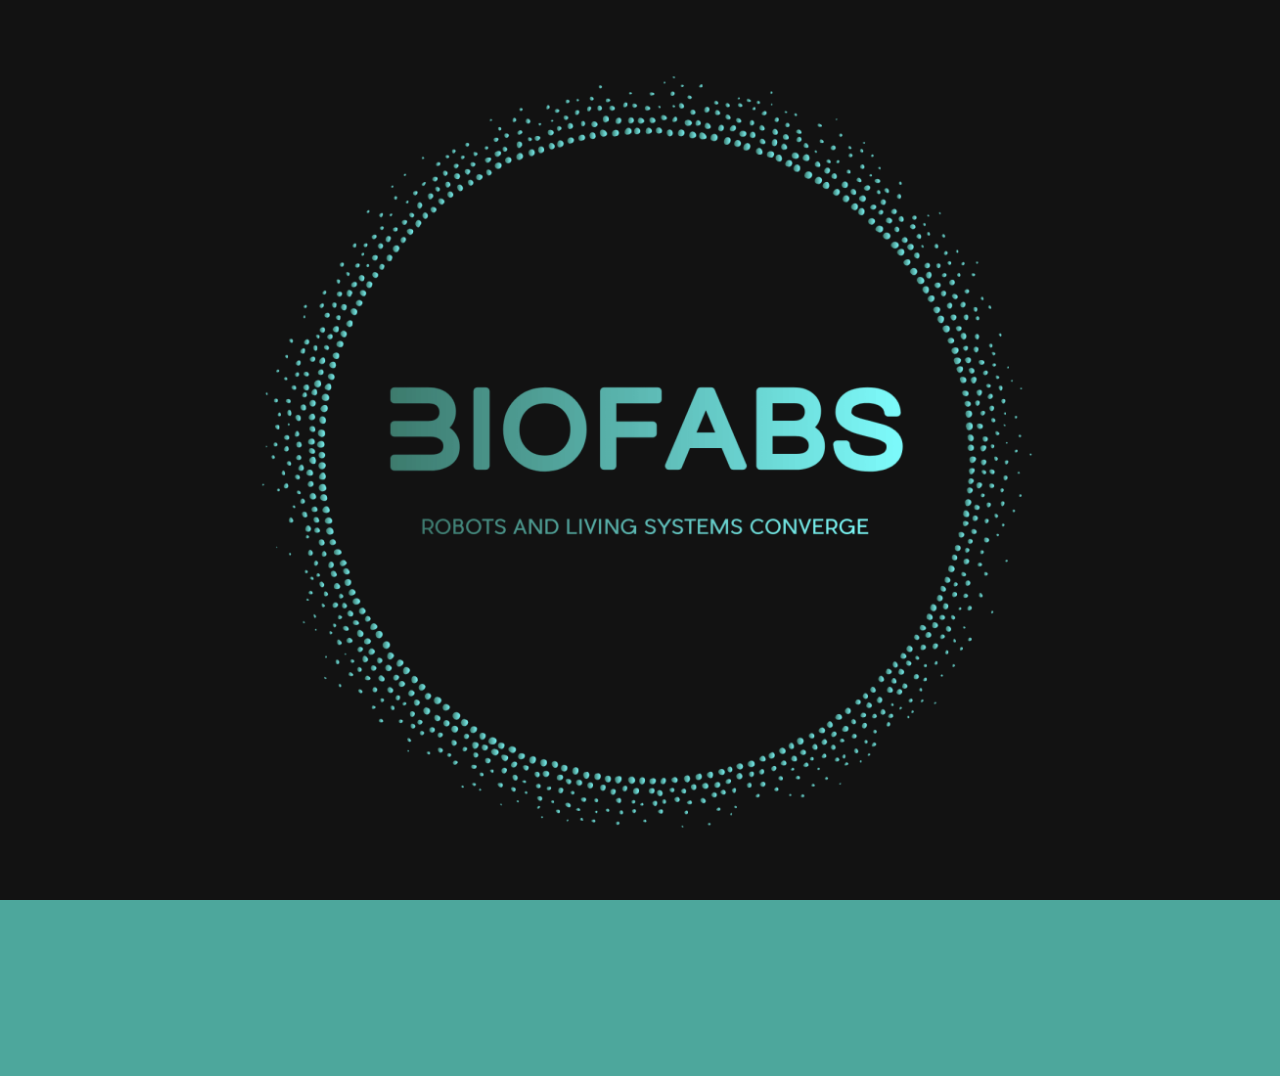
==== commit 7eece3c3: "create github pages" ====
--- a/index.html
+++ b/index.html
@@ -9,7 +9,6 @@
   <link rel="shortcut icon" href="assets/images/carlos-profile-128x105.png" type="image/x-icon">
   <meta name="description" content="">
   <title>Home</title>
-  <link rel="stylesheet" href="assets/web/assets/mobirise-icons-bold/mobirise-icons-bold.css">
   <link rel="stylesheet" href="assets/web/assets/mobirise-icons/mobirise-icons.css">
   <link rel="stylesheet" href="assets/tether/tether.min.css">
   <link rel="stylesheet" href="assets/bootstrap/css/bootstrap.min.css">
@@ -43,110 +42,7 @@
     
 </section>
 
-<section class="engine"><a href="https://mobiri.se/m">free site design templates</a></section><section class="header12 cid-quVLygsBy2" id="header12-2">
-
-    
-
-    
-
-    <div class="container  ">
-            <div class="media-container">
-                <div class="col-md-12 align-center">
-                    <h1 class="mbr-section-title pb-3 mbr-white mbr-bold mbr-fonts-style display-1"><span style="font-weight: normal;">
-                        Biology &lt;&gt; Quantified</span></h1>
-                    <p class="mbr-text pb-3 mbr-white mbr-fonts-style display-5">BioFabs (BioFabrications) is a passionate network of bioengineers, roboticists,&nbsp;entrepreneurs/mentors, and investors – navigating at the intersect of engineering and biology innovation. &nbsp;BioFabs focuses on connecting experts along with targeted micro-investment strategy to accelerate the development of product that illuminates complex biological processes. &nbsp;Located in the heart of Silicon Valley, let BioFabs guide your product developement idea or team, no matter how complex the idea. &nbsp;Using the latest robotics tools e.g. machine learning, edge-ML, sensors - we are seeing small groups achieve the previously impossible, <u>today</u>!<br>Of particular interests, are healthcare and conservation focused "deep-tech" projects we call BioFabrications. BioFabs and it's members have helped advance the fundamental understanding of truly scalable preventative medicine, biodiversity, and sustainabilty solutions.<br><br>Contact us if you need:</p>
-                    
-
-                    <div class="icons-media-container mbr-white">
-                        <div class="card col-12 col-md-6 col-lg-3">
-                            <div class="icon-block">
-                            
-                                <span class="mbr-iconfont mbri-users" style="color: rgb(157, 253, 241);"></span>
-                            
-                            </div>
-                            <h5 class="mbr-fonts-style display-4">Applied Bioengineering Principles/ Consultation</h5>
-                        </div>
-
-                        <div class="card col-12 col-md-6 col-lg-3">
-                            <div class="icon-block">
-                                
-                                    <span class="mbr-iconfont mbri-cash" style="color: rgb(157, 253, 241);"></span>
-                                
-                            </div>
-                            <h5 class="mbr-fonts-style display-4">Investement: Incubator/Accelerator to obtain pre-seed &amp; seed funding looking towards Series A</h5>
-                        </div>
-
-                        <div class="card col-12 col-md-6 col-lg-3">
-                            <div class="icon-block">
-                                
-                                    <span class="mbr-iconfont mbri-watch" style="color: rgb(157, 253, 241);"></span>
-                                
-                            </div>
-                            <h5 class="mbr-fonts-style display-4">Biomedical Device &amp; Clinical Diagnostic Robotics-Sensor Product Development</h5>
-                        </div>
-
-                        <div class="card col-12 col-md-6 col-lg-3">
-                            <div class="icon-block">
-                                
-                                    <span class="mbr-iconfont mbri-briefcase" style="color: rgb(157, 253, 241);"></span>
-                                
-                            </div>
-                            <h5 class="mbr-fonts-style display-4">Life Science Business:<br>Product-Market Fit &amp; Go-to-market Strategies</h5>
-                        </div>
-                    </div>
-                </div>
-            </div>
-    </div>
-
-    
-</section>
-
-<section class="cid-quVLEM7nNs" id="header15-3">
-
-    
-
-    
-
-    <div class="container align-right">
-<div class="row">
-    <div class="mbr-white col-lg-8 col-md-7 content-container">
-        <h1 class="mbr-section-title mbr-bold pb-3 mbr-fonts-style display-2"><a href="mailto:info@biofabs.com" class="text-warning" style="font-weight: bold;"></a>Contact<br><a href="mailto:info@biofabs.com" class="text-primary">BioFabs:</a><br></h1>
-        <p class="mbr-text pb-3 mbr-fonts-style display-5">FILL OUT THIS FORM ▶</p>
-    </div>
-    <div class="col-lg-4 col-md-5">
-    <div class="form-container">
-        <div class="media-container-column" data-form-type="formoid">
-            <div data-form-alert="" hidden="" class="align-center">Thanks for reaching out, we will be in touch shortly.</div>
-            <form class="mbr-form" action="https://mobirise.com/" method="post" data-form-title="Mobirise Form"><input type="hidden" name="email" data-form-email="true" value="dElinRrTwm0ERNDbazz9b1UuvlJtAsmpOtZ+ruER5xCu5F5nzxHB8JCOn6R9r4JtmVR0qFX9k/YYtyLlWopLnEhBC4QTARDej0w+SYNHoOYGns/eM6KPPL2QOPLc7e3r" data-form-field="Email">
-                <div data-for="name">
-                    <div class="form-group">
-                        <input type="text" class="form-control px-3" name="name" data-form-field="Name" placeholder="[Title, Name : First | Last | Company]" required="" id="name-header15-3">
-                    </div>
-                </div>
-                <div data-for="email">
-                    <div class="form-group">
-                        <input type="email" class="form-control px-3" name="email" data-form-field="Email" placeholder="[Email]" required="" id="email-header15-3">
-                    </div>
-                </div>
-                <div data-for="phone">
-                    <div class="form-group">
-                        <input type="tel" class="form-control px-3" name="phone" data-form-field="Phone" placeholder="[+country code | phone number]" id="phone-header15-3">
-                    </div>
-                </div>
-                <div class="form-group" data-for="message">
-                    <textarea type="text" class="form-control px-3" name="message" rows="7" placeholder="[what can we help you with? Or email direct: hello[at]biofabs[dot]com]" data-form-field="Message" id="message-header15-3"></textarea>
-                </div>
-                <span class="input-group-btn"><button href="" type="submit" class="btn btn-form btn-warning display-4"><span class="mbrib-rocket mbr-iconfont mbr-iconfont-btn" style="color: rgb(77, 167, 156);"></span>LAUNCH</button></span>
-            </form>
-        </div>
-    </div>
-    </div>
-</div>
-    </div>
-    
-</section>
-
-<section once="" class="cid-quWNGWUW6D" id="footer7-d">
+<section class="engine"><a href="https://mobiri.se/s">bootstrap themes</a></section><section once="" class="cid-quWNGWUW6D" id="footer7-d">
 
     
 
@@ -155,20 +51,7 @@
     <div class="container">
         <div class="media-container-row align-center mbr-white">
             
-            <div class="row">
-                <div class="social-list align-right pb-2">
-                    
-                    
-                    
-                    
-                    
-                    
-                <div class="soc-item">
-                        <a href="https://twitter.com/biofabs" target="_blank">
-                            <span class="mbr-iconfont mbr-iconfont-social socicon-twitter socicon" style="color: rgb(239, 239, 239);"></span>
-                        </a>
-                    </div></div>
-            </div>
+            
             <div class="row row-copirayt">
                 <p class="mbr-text mb-0 mbr-fonts-style mbr-white display-7">
                     © Copyright 2020 Biofabs LLC - All Rights Reserved
@@ -183,10 +66,9 @@
   <script src="assets/popper/popper.min.js"></script>
   <script src="assets/tether/tether.min.js"></script>
   <script src="assets/bootstrap/js/bootstrap.min.js"></script>
+  <script src="assets/smoothscroll/smooth-scroll.js"></script>
   <script src="assets/viewportchecker/jquery.viewportchecker.js"></script>
-  <script src="assets/smoothscroll/smooth-scroll.js"></script>
   <script src="assets/theme/js/script.js"></script>
-  <script src="assets/formoid/formoid.min.js"></script>
   
   
  <div id="scrollToTop" class="scrollToTop mbr-arrow-up"><a style="text-align: center;"><i></i></a></div>
--- a/assets/mobirise/css/mbr-additional.css
+++ b/assets/mobirise/css/mbr-additional.css
@@ -1382,90 +1382,10 @@
 .cid-quWn30HTc4 H1 {
   color: #c9f5f9;
 }
-.cid-quVLygsBy2 {
-  padding-top: 90px;
-  padding-bottom: 90px;
-  background-color: #35736b;
-}
-.cid-quVLygsBy2 .icons-media-container {
-  display: flex;
-  justify-content: center;
-  -webkit-justify-content: center;
-  flex-direction: row;
-  -webkit-flex-direction: row;
-  flex-wrap: wrap;
-  -webkit-flex-wrap: wrap;
-  padding-top: 4rem;
-}
-.cid-quVLygsBy2 .icons-media-container .mbr-iconfont {
-  font-size: 96px;
-  color: #ffffff;
-}
-.cid-quVLygsBy2 .icons-media-container .icon-block {
-  padding-bottom: 1rem;
-}
-.cid-quVLygsBy2 .mbr-text {
-  color: #ffffff;
-}
-.cid-quVLygsBy2 .card {
-  padding-bottom: 1.5rem;
-}
-.cid-quVLygsBy2 H1 {
-  color: #b2ccd2;
-}
-.cid-quVLygsBy2 .mbr-text,
-.cid-quVLygsBy2 .mbr-section-btn {
-  color: #cccccc;
-}
-.cid-quVLygsBy2 H5 {
-  color: #b2ccd2;
-}
-.cid-quVLygsBy2 .mbr-text,
-.cid-quVLygsBy2 .mbr-section-btn I {
-  color: #b2ccd2;
-}
-.cid-quVLygsBy2 SPAN {
-  color: #9dfdf1;
-}
-.cid-quVLEM7nNs {
-  padding-top: 90px;
-  padding-bottom: 90px;
-  background-color: #000000;
-}
-.cid-quVLEM7nNs .form-container {
-  transition: all .2s;
-  border: 1px solid #ffffff;
-  padding: 1rem;
-  background: linear-gradient(#4da79c, #4da79c);
-  border: none;
-}
-.cid-quVLEM7nNs .input-group-btn {
-  justify-content: center;
-}
-@media (min-width: 768px) {
-  .cid-quVLEM7nNs .content-container {
-    padding-right: 5rem;
-  }
-}
-.cid-quVLEM7nNs H1 {
-  text-align: center;
-  color: #9dfdf1;
-}
-.cid-quVLEM7nNs .mbr-text,
-.cid-quVLEM7nNs .mbr-section-btn {
-  text-align: center;
-  color: #879a9f;
-}
-.cid-quVLEM7nNs SPAN {
-  color: #9dfdf1;
-}
-.cid-quVLEM7nNs B {
-  color: #c9f5f9;
-}
 .cid-quWNGWUW6D {
   padding-top: 30px;
   padding-bottom: 120px;
-  background-color: #000000;
+  background-color: #4da79c;
 }
 .cid-quWNGWUW6D .media-container-row {
   flex-direction: column;
